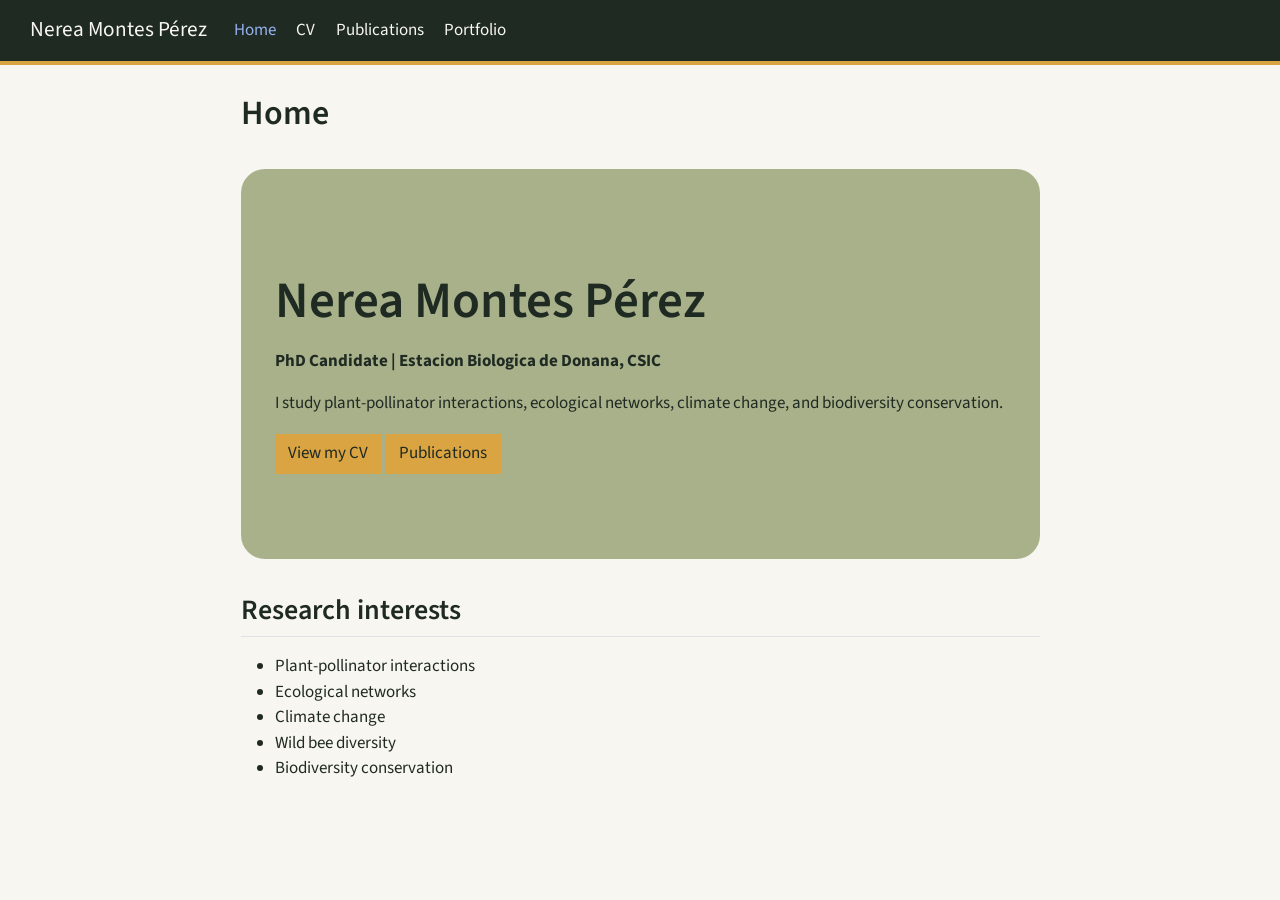
==== docs/index.html @ dee6655f "Initial Quarto website" ====
<!DOCTYPE html>
<html xmlns="http://www.w3.org/1999/xhtml" lang="en" xml:lang="en"><head>

<meta charset="utf-8">
<meta name="generator" content="quarto-1.9.38">

<meta name="viewport" content="width=device-width, initial-scale=1.0, user-scalable=yes">


<title>Home – Nerea Montes Pérez</title>
<style>
/* Default styles provided by pandoc.
** See https://pandoc.org/MANUAL.html#variables-for-html for config info.
*/
code{white-space: pre-wrap;}
span.smallcaps{font-variant: small-caps;}
div.columns{display: flex; gap: min(4vw, 1.5em);}
div.column{flex: auto; overflow-x: auto;}
div.hanging-indent{margin-left: 1.5em; text-indent: -1.5em;}
ul.task-list{list-style: none;}
ul.task-list li input[type="checkbox"] {
  width: 0.8em;
  margin: 0 0.8em 0.2em -1em; /* quarto-specific, see https://github.com/quarto-dev/quarto-cli/issues/4556 */ 
  vertical-align: middle;
}
</style>


<script src="site_libs/quarto-nav/quarto-nav.js"></script>
<script src="site_libs/quarto-nav/headroom.min.js"></script>
<script src="site_libs/clipboard/clipboard.min.js"></script>
<script src="site_libs/quarto-search/autocomplete.umd.js"></script>
<script src="site_libs/quarto-search/fuse.min.js"></script>
<script src="site_libs/quarto-search/quarto-search.js"></script>
<meta name="quarto:offset" content="./">
<script src="site_libs/quarto-html/quarto.js" type="module"></script>
<script src="site_libs/quarto-html/tabsets/tabsets.js" type="module"></script>
<script src="site_libs/quarto-html/popper.min.js"></script>
<script src="site_libs/quarto-html/tippy.umd.min.js"></script>
<script src="site_libs/quarto-html/anchor.min.js"></script>
<link href="site_libs/quarto-html/tippy.css" rel="stylesheet">
<link href="site_libs/quarto-html/quarto-syntax-highlighting-15634bcf2e68342d4ad2dfa704d543f6.css" rel="stylesheet" id="quarto-text-highlighting-styles">
<script src="site_libs/bootstrap/bootstrap.min.js"></script>
<link href="site_libs/bootstrap/bootstrap-icons.css" rel="stylesheet">
<link href="site_libs/bootstrap/bootstrap-603b7dfae961d163b7254285989d8ac4.min.css" rel="stylesheet" append-hash="true" id="quarto-bootstrap" data-mode="light">
<script id="quarto-search-options" type="application/json">{
  "location": "navbar",
  "copy-button": false,
  "collapse-after": 3,
  "panel-placement": "end",
  "type": "overlay",
  "limit": 50,
  "keyboard-shortcut": [
    "f",
    "/",
    "s"
  ],
  "show-item-context": false,
  "language": {
    "search-no-results-text": "No results",
    "search-matching-documents-text": "matching documents",
    "search-copy-link-title": "Copy link to search",
    "search-hide-matches-text": "Hide additional matches",
    "search-more-match-text": "more match in this document",
    "search-more-matches-text": "more matches in this document",
    "search-clear-button-title": "Clear",
    "search-text-placeholder": "",
    "search-detached-cancel-button-title": "Cancel",
    "search-submit-button-title": "Submit",
    "search-label": "Search"
  }
}</script>


<link rel="stylesheet" href="styles.css">
</head>

<body class="nav-fixed fullcontent quarto-light">

<div id="quarto-search-results"></div>
  <header id="quarto-header" class="headroom fixed-top">
    <nav class="navbar navbar-expand-lg " data-bs-theme="dark">
      <div class="navbar-container container-fluid">
      <div class="navbar-brand-container mx-auto">
    <a class="navbar-brand" href="./index.html">
    <span class="navbar-title">Nerea Montes Pérez</span>
    </a>
  </div>
            <div id="quarto-search" class="" title="Search"></div>
          <button class="navbar-toggler" type="button" data-bs-toggle="collapse" data-bs-target="#navbarCollapse" aria-controls="navbarCollapse" role="menu" aria-expanded="false" aria-label="Toggle navigation" onclick="if (window.quartoToggleHeadroom) { window.quartoToggleHeadroom(); }">
  <span class="navbar-toggler-icon"></span>
</button>
          <div class="collapse navbar-collapse" id="navbarCollapse">
            <ul class="navbar-nav navbar-nav-scroll me-auto">
  <li class="nav-item">
    <a class="nav-link active" href="./index.html" aria-current="page"> 
<span class="menu-text">Home</span></a>
  </li>  
  <li class="nav-item">
    <a class="nav-link" href="./cv.html"> 
<span class="menu-text">CV</span></a>
  </li>  
  <li class="nav-item">
    <a class="nav-link" href="./publications.html"> 
<span class="menu-text">Publications</span></a>
  </li>  
  <li class="nav-item">
    <a class="nav-link" href="./portfolio.html"> 
<span class="menu-text">Portfolio</span></a>
  </li>  
</ul>
          </div> <!-- /navcollapse -->
            <div class="quarto-navbar-tools">
</div>
      </div> <!-- /container-fluid -->
    </nav>
</header>
<!-- content -->
<div id="quarto-content" class="quarto-container page-columns page-rows-contents page-layout-article page-navbar">
<!-- sidebar -->
<!-- margin-sidebar -->
    
<!-- main -->
<main class="content" id="quarto-document-content">

<header id="title-block-header" class="quarto-title-block default">
<div class="quarto-title">
<h1 class="title">Home</h1>
</div>



<div class="quarto-title-meta">

    
  
    
  </div>
  


</header>


<section id="nerea-montes-pérez" class="level1 hero">
<h1>Nerea Montes Pérez</h1>
<p><strong>PhD Candidate | Estacion Biologica de Donana, CSIC</strong></p>
<p>I study plant-pollinator interactions, ecological networks, climate change, and biodiversity conservation.</p>
<p><a href="./cv.html" class="btn btn-primary">View my CV</a> <a href="./publications.html" class="btn btn-secondary">Publications</a></p>
</section>
<section id="research-interests" class="level2">
<h2 class="anchored" data-anchor-id="research-interests">Research interests</h2>
<ul>
<li>Plant-pollinator interactions</li>
<li>Ecological networks</li>
<li>Climate change</li>
<li>Wild bee diversity</li>
<li>Biodiversity conservation</li>
</ul>


</section>

</main> <!-- /main -->
<script id="quarto-html-after-body" type="application/javascript">
  window.document.addEventListener("DOMContentLoaded", function (event) {
    const icon = "";
    const anchorJS = new window.AnchorJS();
    anchorJS.options = {
      placement: 'right',
      icon: icon
    };
    anchorJS.add('.anchored');
    const isCodeAnnotation = (el) => {
      for (const clz of el.classList) {
        if (clz.startsWith('code-annotation-')) {                     
          return true;
        }
      }
      return false;
    }
    const onCopySuccess = function(e) {
      // button target
      const button = e.trigger;
      // don't keep focus
      button.blur();
      // flash "checked"
      button.classList.add('code-copy-button-checked');
      var currentTitle = button.getAttribute("title");
      button.setAttribute("title", "Copied!");
      let tooltip;
      if (window.bootstrap) {
        button.setAttribute("data-bs-toggle", "tooltip");
        button.setAttribute("data-bs-placement", "left");
        button.setAttribute("data-bs-title", "Copied!");
        tooltip = new bootstrap.Tooltip(button, 
          { trigger: "manual", 
            customClass: "code-copy-button-tooltip",
            offset: [0, -8]});
        tooltip.show();    
      }
      setTimeout(function() {
        if (tooltip) {
          tooltip.hide();
          button.removeAttribute("data-bs-title");
          button.removeAttribute("data-bs-toggle");
          button.removeAttribute("data-bs-placement");
        }
        button.setAttribute("title", currentTitle);
        button.classList.remove('code-copy-button-checked');
      }, 1000);
      // clear code selection
      e.clearSelection();
    }
    const getTextToCopy = function(trigger) {
      const outerScaffold = trigger.parentElement.cloneNode(true);
      const codeEl = outerScaffold.querySelector('code');
      for (const childEl of codeEl.children) {
        if (isCodeAnnotation(childEl)) {
          childEl.remove();
        }
      }
      return codeEl.innerText;
    }
    const clipboard = new window.ClipboardJS('.code-copy-button:not([data-in-quarto-modal])', {
      text: getTextToCopy
    });
    clipboard.on('success', onCopySuccess);
    if (window.document.getElementById('quarto-embedded-source-code-modal')) {
      const clipboardModal = new window.ClipboardJS('.code-copy-button[data-in-quarto-modal]', {
        text: getTextToCopy,
        container: window.document.getElementById('quarto-embedded-source-code-modal')
      });
      clipboardModal.on('success', onCopySuccess);
    }
      var localhostRegex = new RegExp(/^(?:http|https):\/\/localhost\:?[0-9]*\//);
      var mailtoRegex = new RegExp(/^mailto:/);
        var filterRegex = new RegExp('/' + window.location.host + '/');
      var isInternal = (href) => {
          return filterRegex.test(href) || localhostRegex.test(href) || mailtoRegex.test(href);
      }
      // Inspect non-navigation links and adorn them if external
     var links = window.document.querySelectorAll('a[href]:not(.nav-link):not(.navbar-brand):not(.toc-action):not(.sidebar-link):not(.sidebar-item-toggle):not(.pagination-link):not(.no-external):not([aria-hidden]):not(.dropdown-item):not(.quarto-navigation-tool):not(.about-link)');
      for (var i=0; i<links.length; i++) {
        const link = links[i];
        if (!isInternal(link.href)) {
          // undo the damage that might have been done by quarto-nav.js in the case of
          // links that we want to consider external
          if (link.dataset.originalHref !== undefined) {
            link.href = link.dataset.originalHref;
          }
        }
      }
    function tippyHover(el, contentFn, onTriggerFn, onUntriggerFn) {
      const config = {
        allowHTML: true,
        maxWidth: 500,
        delay: 100,
        arrow: false,
        appendTo: function(el) {
            return el.parentElement;
        },
        interactive: true,
        interactiveBorder: 10,
        theme: 'quarto',
        placement: 'bottom-start',
      };
      if (contentFn) {
        config.content = contentFn;
      }
      if (onTriggerFn) {
        config.onTrigger = onTriggerFn;
      }
      if (onUntriggerFn) {
        config.onUntrigger = onUntriggerFn;
      }
      window.tippy(el, config); 
    }
    const noterefs = window.document.querySelectorAll('a[role="doc-noteref"]');
    for (var i=0; i<noterefs.length; i++) {
      const ref = noterefs[i];
      tippyHover(ref, function() {
        // use id or data attribute instead here
        let href = ref.getAttribute('data-footnote-href') || ref.getAttribute('href');
        try { href = new URL(href).hash; } catch {}
        const id = href.replace(/^#\/?/, "");
        const note = window.document.getElementById(id);
        if (note) {
          return note.innerHTML;
        } else {
          return "";
        }
      });
    }
    const xrefs = window.document.querySelectorAll('a.quarto-xref');
    const processXRef = (id, note) => {
      // Strip column container classes
      const stripColumnClz = (el) => {
        el.classList.remove("page-full", "page-columns");
        if (el.children) {
          for (const child of el.children) {
            stripColumnClz(child);
          }
        }
      }
      stripColumnClz(note)
      if (id === null || id.startsWith('sec-')) {
        // Special case sections, only their first couple elements
        const container = document.createElement("div");
        if (note.children && note.children.length > 2) {
          container.appendChild(note.children[0].cloneNode(true));
          for (let i = 1; i < note.children.length; i++) {
            const child = note.children[i];
            if (child.tagName === "P" && child.innerText === "") {
              continue;
            } else {
              container.appendChild(child.cloneNode(true));
              break;
            }
          }
          if (window.Quarto?.typesetMath) {
            window.Quarto.typesetMath(container);
          }
          return container.innerHTML
        } else {
          if (window.Quarto?.typesetMath) {
            window.Quarto.typesetMath(note);
          }
          return note.innerHTML;
        }
      } else {
        // Remove any anchor links if they are present
        const anchorLink = note.querySelector('a.anchorjs-link');
        if (anchorLink) {
          anchorLink.remove();
        }
        if (window.Quarto?.typesetMath) {
          window.Quarto.typesetMath(note);
        }
        if (note.classList.contains("callout")) {
          return note.outerHTML;
        } else {
          return note.innerHTML;
        }
      }
    }
    for (var i=0; i<xrefs.length; i++) {
      const xref = xrefs[i];
      tippyHover(xref, undefined, function(instance) {
        instance.disable();
        let url = xref.getAttribute('href');
        let hash = undefined; 
        if (url.startsWith('#')) {
          hash = url;
        } else {
          try { hash = new URL(url).hash; } catch {}
        }
        if (hash) {
          const id = hash.replace(/^#\/?/, "");
          const note = window.document.getElementById(id);
          if (note !== null) {
            try {
              const html = processXRef(id, note.cloneNode(true));
              instance.setContent(html);
            } finally {
              instance.enable();
              instance.show();
            }
          } else {
            // See if we can fetch this
            fetch(url.split('#')[0])
            .then(res => res.text())
            .then(html => {
              const parser = new DOMParser();
              const htmlDoc = parser.parseFromString(html, "text/html");
              const note = htmlDoc.getElementById(id);
              if (note !== null) {
                const html = processXRef(id, note);
                instance.setContent(html);
              } 
            }).finally(() => {
              instance.enable();
              instance.show();
            });
          }
        } else {
          // See if we can fetch a full url (with no hash to target)
          // This is a special case and we should probably do some content thinning / targeting
          fetch(url)
          .then(res => res.text())
          .then(html => {
            const parser = new DOMParser();
            const htmlDoc = parser.parseFromString(html, "text/html");
            const note = htmlDoc.querySelector('main.content');
            if (note !== null) {
              // This should only happen for chapter cross references
              // (since there is no id in the URL)
              // remove the first header
              if (note.children.length > 0 && note.children[0].tagName === "HEADER") {
                note.children[0].remove();
              }
              const html = processXRef(null, note);
              instance.setContent(html);
            } 
          }).finally(() => {
            instance.enable();
            instance.show();
          });
        }
      }, function(instance) {
      });
    }
        let selectedAnnoteEl;
        const selectorForAnnotation = ( cell, annotation) => {
          let cellAttr = 'data-code-cell="' + cell + '"';
          let lineAttr = 'data-code-annotation="' +  annotation + '"';
          const selector = 'span[' + cellAttr + '][' + lineAttr + ']';
          return selector;
        }
        const selectCodeLines = (annoteEl) => {
          const doc = window.document;
          const targetCell = annoteEl.getAttribute("data-target-cell");
          const targetAnnotation = annoteEl.getAttribute("data-target-annotation");
          const annoteSpan = window.document.querySelector(selectorForAnnotation(targetCell, targetAnnotation));
          const lines = annoteSpan.getAttribute("data-code-lines").split(",");
          const lineIds = lines.map((line) => {
            return targetCell + "-" + line;
          })
          let top = null;
          let height = null;
          let parent = null;
          if (lineIds.length > 0) {
              //compute the position of the single el (top and bottom and make a div)
              const el = window.document.getElementById(lineIds[0]);
              top = el.offsetTop;
              height = el.offsetHeight;
              parent = el.parentElement.parentElement;
            if (lineIds.length > 1) {
              const lastEl = window.document.getElementById(lineIds[lineIds.length - 1]);
              const bottom = lastEl.offsetTop + lastEl.offsetHeight;
              height = bottom - top;
            }
            if (top !== null && height !== null && parent !== null) {
              // cook up a div (if necessary) and position it 
              let div = window.document.getElementById("code-annotation-line-highlight");
              if (div === null) {
                div = window.document.createElement("div");
                div.setAttribute("id", "code-annotation-line-highlight");
                div.style.position = 'absolute';
                parent.appendChild(div);
              }
              div.style.top = top - 2 + "px";
              div.style.height = height + 4 + "px";
              div.style.left = 0;
              let gutterDiv = window.document.getElementById("code-annotation-line-highlight-gutter");
              if (gutterDiv === null) {
                gutterDiv = window.document.createElement("div");
                gutterDiv.setAttribute("id", "code-annotation-line-highlight-gutter");
                gutterDiv.style.position = 'absolute';
                const codeCell = window.document.getElementById(targetCell);
                const gutter = codeCell.querySelector('.code-annotation-gutter');
                gutter.appendChild(gutterDiv);
              }
              gutterDiv.style.top = top - 2 + "px";
              gutterDiv.style.height = height + 4 + "px";
            }
            selectedAnnoteEl = annoteEl;
          }
        };
        const unselectCodeLines = () => {
          const elementsIds = ["code-annotation-line-highlight", "code-annotation-line-highlight-gutter"];
          elementsIds.forEach((elId) => {
            const div = window.document.getElementById(elId);
            if (div) {
              div.remove();
            }
          });
          selectedAnnoteEl = undefined;
        };
          // Handle positioning of the toggle
      window.addEventListener(
        "resize",
        throttle(() => {
          elRect = undefined;
          if (selectedAnnoteEl) {
            selectCodeLines(selectedAnnoteEl);
          }
        }, 10)
      );
      function throttle(fn, ms) {
      let throttle = false;
      let timer;
        return (...args) => {
          if(!throttle) { // first call gets through
              fn.apply(this, args);
              throttle = true;
          } else { // all the others get throttled
              if(timer) clearTimeout(timer); // cancel #2
              timer = setTimeout(() => {
                fn.apply(this, args);
                timer = throttle = false;
              }, ms);
          }
        };
      }
        // Attach click handler to the DT
        const annoteDls = window.document.querySelectorAll('dt[data-target-cell]');
        for (const annoteDlNode of annoteDls) {
          annoteDlNode.addEventListener('click', (event) => {
            const clickedEl = event.target;
            if (clickedEl !== selectedAnnoteEl) {
              unselectCodeLines();
              const activeEl = window.document.querySelector('dt[data-target-cell].code-annotation-active');
              if (activeEl) {
                activeEl.classList.remove('code-annotation-active');
              }
              selectCodeLines(clickedEl);
              clickedEl.classList.add('code-annotation-active');
            } else {
              // Unselect the line
              unselectCodeLines();
              clickedEl.classList.remove('code-annotation-active');
            }
          });
        }
    const findCites = (el) => {
      const parentEl = el.parentElement;
      if (parentEl) {
        const cites = parentEl.dataset.cites;
        if (cites) {
          return {
            el,
            cites: cites.split(' ')
          };
        } else {
          return findCites(el.parentElement)
        }
      } else {
        return undefined;
      }
    };
    var bibliorefs = window.document.querySelectorAll('a[role="doc-biblioref"]');
    for (var i=0; i<bibliorefs.length; i++) {
      const ref = bibliorefs[i];
      const citeInfo = findCites(ref);
      if (citeInfo) {
        tippyHover(citeInfo.el, function() {
          var popup = window.document.createElement('div');
          citeInfo.cites.forEach(function(cite) {
            var citeDiv = window.document.createElement('div');
            citeDiv.classList.add('hanging-indent');
            citeDiv.classList.add('csl-entry');
            var biblioDiv = window.document.getElementById('ref-' + cite);
            if (biblioDiv) {
              citeDiv.innerHTML = biblioDiv.innerHTML;
            }
            popup.appendChild(citeDiv);
          });
          return popup.innerHTML;
        });
      }
    }
  });
  </script>
</div> <!-- /content -->




</body></html>
---- docs/site_libs/quarto-html/tippy.css ----
.tippy-box[data-animation=fade][data-state=hidden]{opacity:0}[data-tippy-root]{max-width:calc(100vw - 10px)}.tippy-box{position:relative;background-color:#333;color:#fff;border-radius:4px;font-size:14px;line-height:1.4;white-space:normal;outline:0;transition-property:transform,visibility,opacity}.tippy-box[data-placement^=top]>.tippy-arrow{bottom:0}.tippy-box[data-placement^=top]>.tippy-arrow:before{bottom:-7px;left:0;border-width:8px 8px 0;border-top-color:initial;transform-origin:center top}.tippy-box[data-placement^=bottom]>.tippy-arrow{top:0}.tippy-box[data-placement^=bottom]>.tippy-arrow:before{top:-7px;left:0;border-width:0 8px 8px;border-bottom-color:initial;transform-origin:center bottom}.tippy-box[data-placement^=left]>.tippy-arrow{right:0}.tippy-box[data-placement^=left]>.tippy-arrow:before{border-width:8px 0 8px 8px;border-left-color:initial;right:-7px;transform-origin:center left}.tippy-box[data-placement^=right]>.tippy-arrow{left:0}.tippy-box[data-placement^=right]>.tippy-arrow:before{left:-7px;border-width:8px 8px 8px 0;border-right-color:initial;transform-origin:center right}.tippy-box[data-inertia][data-state=visible]{transition-timing-function:cubic-bezier(.54,1.5,.38,1.11)}.tippy-arrow{width:16px;height:16px;color:#333}.tippy-arrow:before{content:"";position:absolute;border-color:transparent;border-style:solid}.tippy-content{position:relative;padding:5px 9px;z-index:1}
---- docs/styles.css ----
:root {
  --olive-light: #A8B18A;
  --mustard: #D9A441;
  --terracotta: #C9773B;
  --cream: #F8F6F0;
  --dark-green: #1F2A22;
}

body {
  background-color: var(--cream);
  color: var(--dark-green);
}

h1, h2, h3 {
  color: var(--dark-green);
}

a {
  color: var(--terracotta);
}

a:hover {
  color: var(--mustard);
}

.navbar {
  border-bottom: 4px solid var(--mustard);
}

.btn-primary, .btn {
  background-color: var(--mustard);
  border-color: var(--mustard);
  color: var(--dark-green);
}

.hero {
  background: var(--olive-light);
  padding: 4rem 2rem;
  border-radius: 24px;
  margin-top: 2rem;
}

.hero h1 {
  font-size: 3rem;
}

.hero img {
  max-width: 280px;
  border-radius: 50%;
  border: 6px solid var(--cream);
}
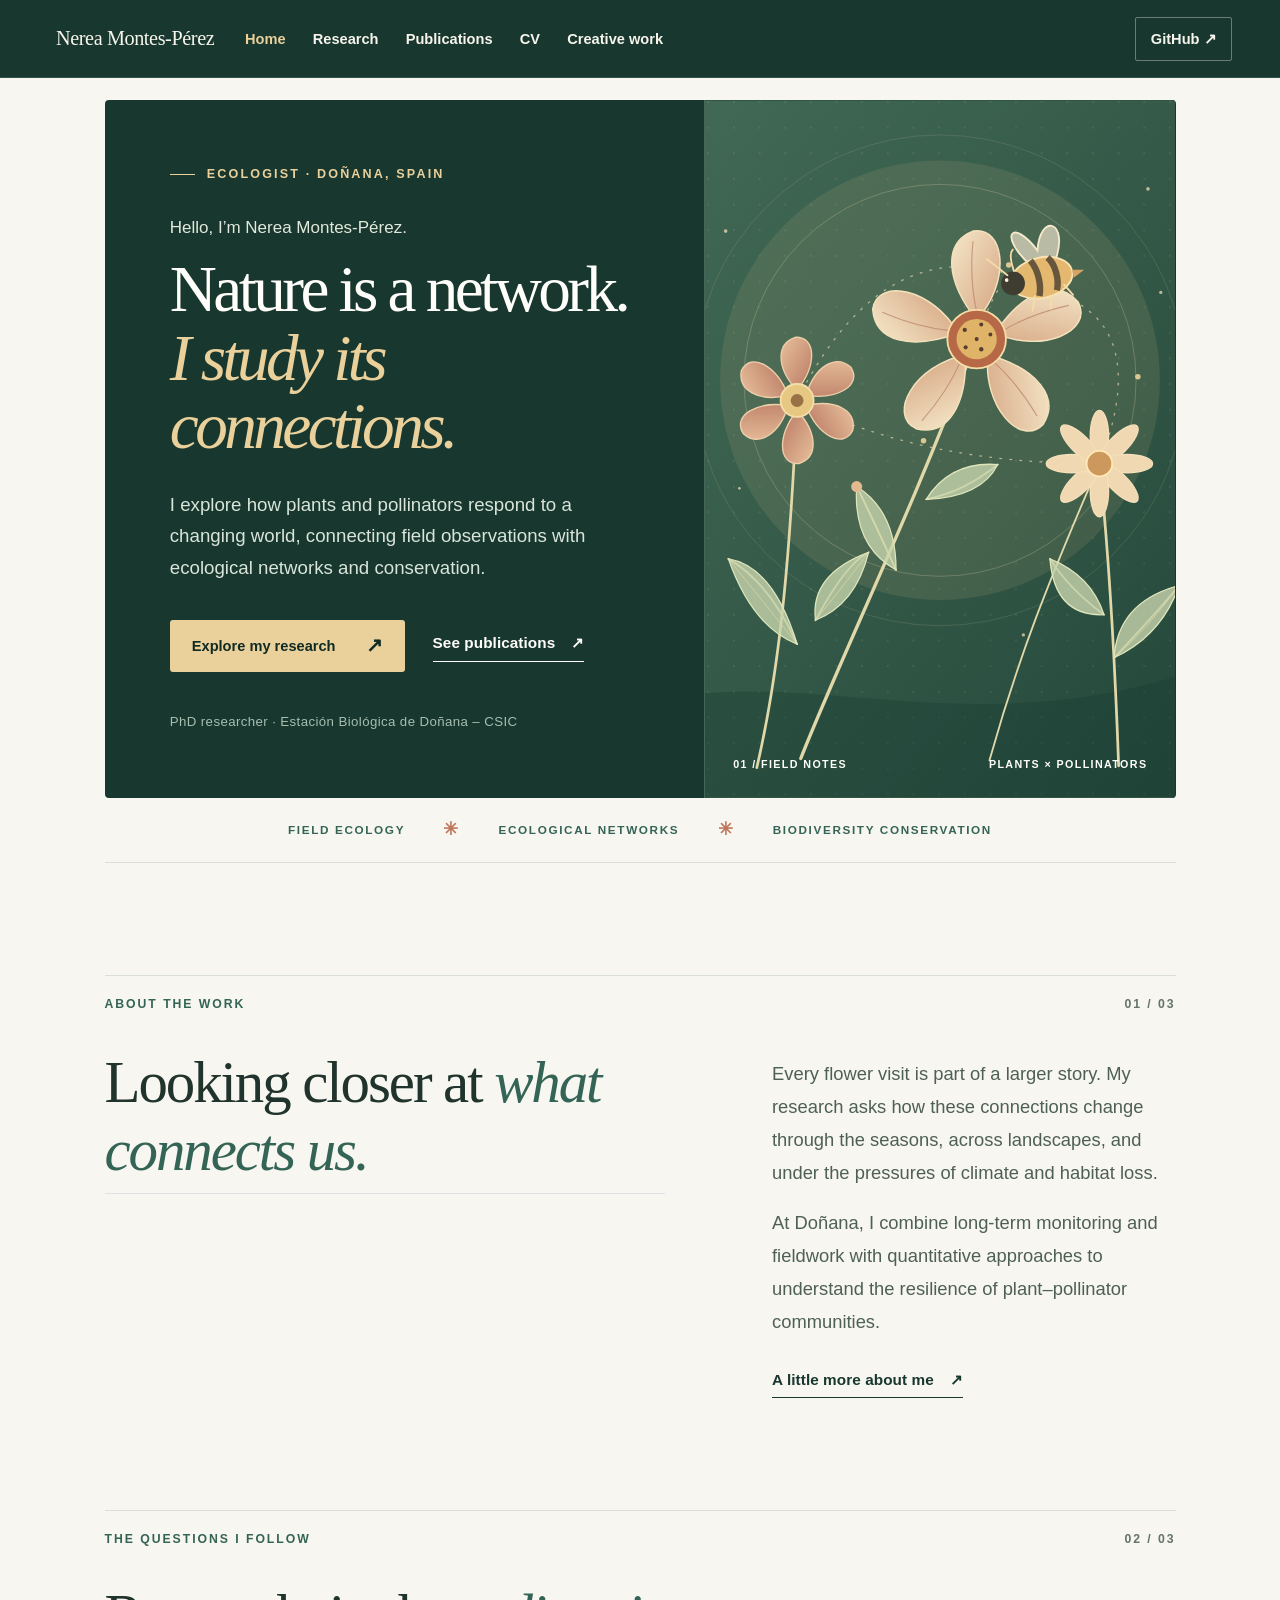
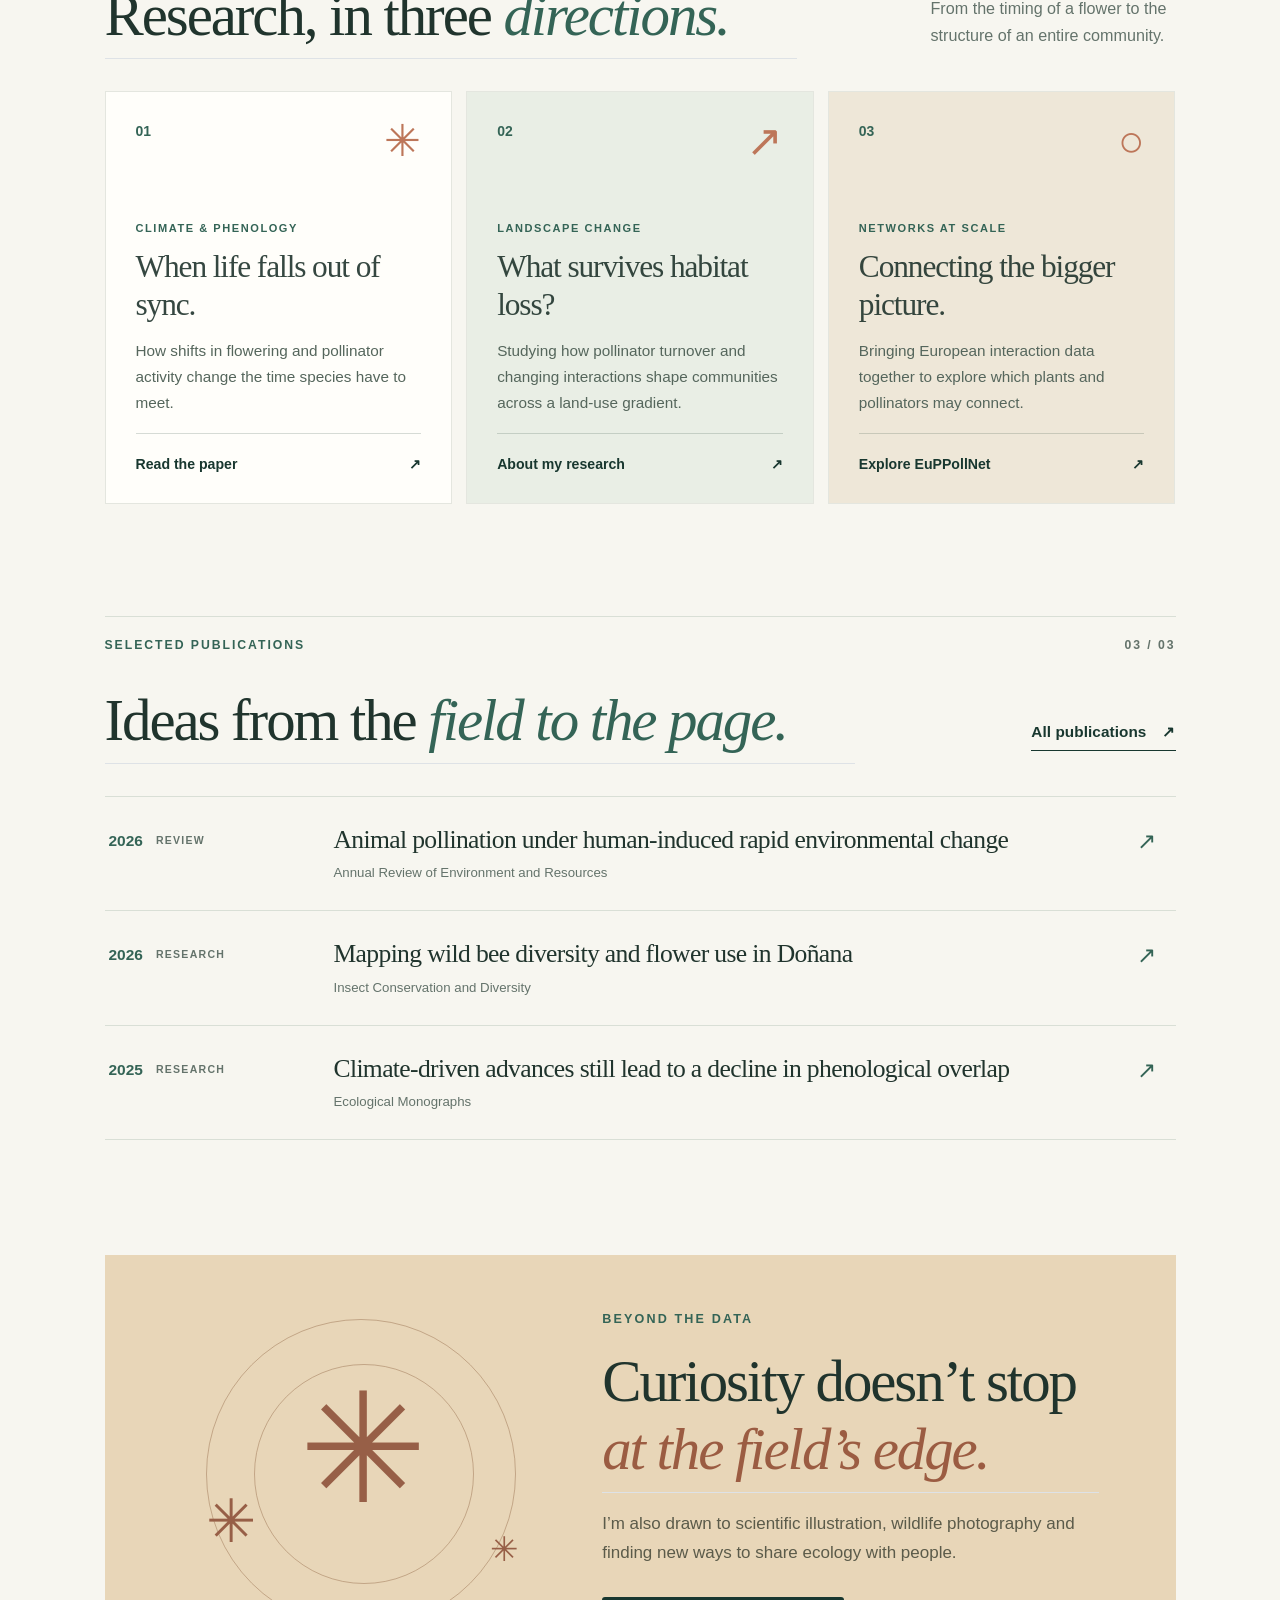
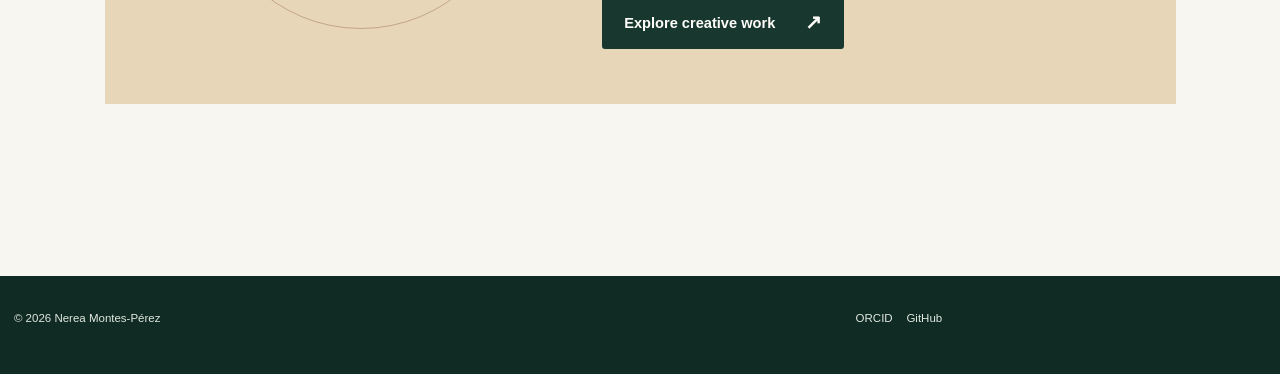
==== commit 0498731d: "Redesign academic website and refresh published pages" ====
--- a/docs/index.html
+++ b/docs/index.html
@@ -2,20 +2,24 @@
 <html xmlns="http://www.w3.org/1999/xhtml" lang="en" xml:lang="en"><head>
 
 <meta charset="utf-8">
-<meta name="generator" content="quarto-1.9.38">
+<meta name="generator" content="quarto-1.11.9">
 
 <meta name="viewport" content="width=device-width, initial-scale=1.0, user-scalable=yes">
 
-
-<title>Home – Nerea Montes Pérez</title>
+<meta name="description" content="I study the changing relationships between plants and pollinators, from Mediterranean field sites to networks across Europe.">
+
+<title>Nerea Montes-Pérez | Ecologist – Nerea Montes-Pérez</title>
 <style>
 /* Default styles provided by pandoc.
 ** See https://pandoc.org/MANUAL.html#variables-for-html for config info.
 */
-code{white-space: pre-wrap;}
 span.smallcaps{font-variant: small-caps;}
-div.columns{display: flex; gap: min(4vw, 1.5em);}
-div.column{flex: auto; overflow-x: auto;}
+div.columns{display: flex; gap: 1.5em;}
+div.column{flex: auto;}
+@media screen {
+div.columns{gap: min(4vw, 1.5em);}
+div.column{overflow-x: auto;}
+}
 div.hanging-indent{margin-left: 1.5em; text-indent: -1.5em;}
 ul.task-list{list-style: none;}
 ul.task-list li input[type="checkbox"] {
@@ -29,33 +33,18 @@
 <script src="site_libs/quarto-nav/quarto-nav.js"></script>
 <script src="site_libs/quarto-nav/headroom.min.js"></script>
 <script src="site_libs/clipboard/clipboard.min.js"></script>
-<script src="site_libs/quarto-search/autocomplete.umd.js"></script>
-<script src="site_libs/quarto-search/fuse.min.js"></script>
-<script src="site_libs/quarto-search/quarto-search.js"></script>
-<meta name="quarto:offset" content="./">
 <script src="site_libs/quarto-html/quarto.js" type="module"></script>
 <script src="site_libs/quarto-html/tabsets/tabsets.js" type="module"></script>
+<script src="site_libs/quarto-html/scrollable-regions/scrollable-regions.js" type="module"></script>
 <script src="site_libs/quarto-html/popper.min.js"></script>
 <script src="site_libs/quarto-html/tippy.umd.min.js"></script>
 <script src="site_libs/quarto-html/anchor.min.js"></script>
 <link href="site_libs/quarto-html/tippy.css" rel="stylesheet">
-<link href="site_libs/quarto-html/quarto-syntax-highlighting-15634bcf2e68342d4ad2dfa704d543f6.css" rel="stylesheet" id="quarto-text-highlighting-styles">
+<link href="site_libs/quarto-html/quarto-syntax-highlighting-63b5708e65d6cd79cd7618c58d0c21e7.css" rel="stylesheet" id="quarto-text-highlighting-styles">
 <script src="site_libs/bootstrap/bootstrap.min.js"></script>
 <link href="site_libs/bootstrap/bootstrap-icons.css" rel="stylesheet">
-<link href="site_libs/bootstrap/bootstrap-603b7dfae961d163b7254285989d8ac4.min.css" rel="stylesheet" append-hash="true" id="quarto-bootstrap" data-mode="light">
+<link href="site_libs/bootstrap/bootstrap-291ceed7318ac195c3c5026c049aa144.min.css" rel="stylesheet" append-hash="true" id="quarto-bootstrap" data-mode="light">
 <script id="quarto-search-options" type="application/json">{
-  "location": "navbar",
-  "copy-button": false,
-  "collapse-after": 3,
-  "panel-placement": "end",
-  "type": "overlay",
-  "limit": 50,
-  "keyboard-shortcut": [
-    "f",
-    "/",
-    "s"
-  ],
-  "show-item-context": false,
   "language": {
     "search-no-results-text": "No results",
     "search-matching-documents-text": "matching documents",
@@ -70,24 +59,28 @@
     "search-label": "Search"
   }
 }</script>
+<style>html{ scroll-behavior: smooth; }</style>
 
 
 <link rel="stylesheet" href="styles.css">
 </head>
 
-<body class="nav-fixed fullcontent quarto-light">
+<body class="nav-fixed quarto-light"><a id="quarto-skip-link" class="visually-hidden-focusable" href="#quarto-document-content">Skip to main content</a>
 
 <div id="quarto-search-results"></div>
   <header id="quarto-header" class="headroom fixed-top">
-    <nav class="navbar navbar-expand-lg " data-bs-theme="dark">
+    <nav class="navbar navbar-expand-lg " data-bs-theme="dark" aria-label="Site">
       <div class="navbar-container container-fluid">
       <div class="navbar-brand-container mx-auto">
+    <a href="./index.html" class="navbar-brand navbar-brand-logo">
+    <img src="./assets/mark.svg" alt="Flower and pollinator symbol" class="navbar-logo light-content">
+    <img src="./assets/mark.svg" alt="Flower and pollinator symbol" class="navbar-logo dark-content">
+    </a>
     <a class="navbar-brand" href="./index.html">
-    <span class="navbar-title">Nerea Montes Pérez</span>
+    <span class="navbar-title">Nerea Montes-Pérez</span>
     </a>
   </div>
-            <div id="quarto-search" class="" title="Search"></div>
-          <button class="navbar-toggler" type="button" data-bs-toggle="collapse" data-bs-target="#navbarCollapse" aria-controls="navbarCollapse" role="menu" aria-expanded="false" aria-label="Toggle navigation" onclick="if (window.quartoToggleHeadroom) { window.quartoToggleHeadroom(); }">
+          <button class="navbar-toggler" type="button" data-bs-toggle="collapse" data-bs-target="#navbarCollapse" aria-controls="navbarCollapse" aria-expanded="false" aria-label="Toggle navigation" onclick="if (window.quartoToggleHeadroom) { window.quartoToggleHeadroom(); }">
   <span class="navbar-toggler-icon"></span>
 </button>
           <div class="collapse navbar-collapse" id="navbarCollapse">
@@ -97,16 +90,26 @@
 <span class="menu-text">Home</span></a>
   </li>  
   <li class="nav-item">
-    <a class="nav-link" href="./cv.html"> 
-<span class="menu-text">CV</span></a>
+    <a class="nav-link" href="./index.html#research"> 
+<span class="menu-text">Research</span></a>
   </li>  
   <li class="nav-item">
     <a class="nav-link" href="./publications.html"> 
 <span class="menu-text">Publications</span></a>
   </li>  
   <li class="nav-item">
+    <a class="nav-link" href="./cv.html"> 
+<span class="menu-text">CV</span></a>
+  </li>  
+  <li class="nav-item">
     <a class="nav-link" href="./portfolio.html"> 
-<span class="menu-text">Portfolio</span></a>
+<span class="menu-text">Creative work</span></a>
+  </li>  
+</ul>
+            <ul class="navbar-nav navbar-nav-scroll ms-auto">
+  <li class="nav-item">
+    <a class="nav-link" href="https://github.com/NerMonPer"> 
+<span class="menu-text">GitHub ↗</span></a>
   </li>  
 </ul>
           </div> <!-- /navcollapse -->
@@ -116,21 +119,26 @@
     </nav>
 </header>
 <!-- content -->
-<div id="quarto-content" class="quarto-container page-columns page-rows-contents page-layout-article page-navbar">
+<div id="quarto-content" class="quarto-container page-columns page-rows-contents page-layout-full page-navbar">
 <!-- sidebar -->
 <!-- margin-sidebar -->
     
 <!-- main -->
-<main class="content" id="quarto-document-content">
+<main class="content column-page" id="quarto-document-content" tabindex="-1">
 
 <header id="title-block-header" class="quarto-title-block default">
 <div class="quarto-title">
-<h1 class="title">Home</h1>
+<h1 class="title">Nerea Montes-Pérez | Ecologist</h1>
 </div>
 
-
-
-<div class="quarto-title-meta">
+<div>
+  <div class="description">
+    I study the changing relationships between plants and pollinators, from Mediterranean field sites to networks across Europe.
+  </div>
+</div>
+
+
+<div class="quarto-title-meta column-page">
 
     
   
@@ -142,24 +150,113 @@
 </header>
 
 
-<section id="nerea-montes-pérez" class="level1 hero">
-<h1>Nerea Montes Pérez</h1>
-<p><strong>PhD Candidate | Estacion Biologica de Donana, CSIC</strong></p>
-<p>I study plant-pollinator interactions, ecological networks, climate change, and biodiversity conservation.</p>
-<p><a href="./cv.html" class="btn btn-primary">View my CV</a> <a href="./publications.html" class="btn btn-secondary">Publications</a></p>
+<div class="site-shell home-page">
+
+<section class="hero" aria-labelledby="hero-title">
+  <div class="hero-copy">
+    <p class="eyebrow eyebrow-light"><span class="eyebrow-line"></span> ECOLOGIST · DOÑANA, SPAIN</p>
+    <p class="hero-name">Hello, I’m Nerea Montes-Pérez.</p>
+    <h1 id="hero-title">Nature is a network.<br><em>I study its connections.</em></h1>
+    <p class="hero-description">I explore how plants and pollinators respond to a changing world, connecting field observations with ecological networks and conservation.</p>
+    <div class="hero-actions">
+      <a class="button button-cream" href="#research">Explore my research <span aria-hidden="true">↗</span></a>
+      <a class="text-link text-link-light" href="publications.html">See publications <span aria-hidden="true">↗</span></a>
+    </div>
+    <p class="hero-affiliation">PhD researcher · Estación Biológica de Doñana – CSIC</p>
+  </div>
+  <div class="hero-visual">
+    <img src="assets/botanical-network.svg" alt="Decorative illustration of flowers, a bee and the connections between them">
+    <div class="visual-caption"><span>01 / FIELD NOTES</span><span>PLANTS × POLLINATORS</span></div>
+  </div>
 </section>
-<section id="research-interests" class="level2">
-<h2 class="anchored" data-anchor-id="research-interests">Research interests</h2>
-<ul>
-<li>Plant-pollinator interactions</li>
-<li>Ecological networks</li>
-<li>Climate change</li>
-<li>Wild bee diversity</li>
-<li>Biodiversity conservation</li>
-</ul>
-
-
+
+<div class="context-strip" aria-label="Research themes">
+  <span>FIELD ECOLOGY</span><span class="strip-star" aria-hidden="true">✳</span>
+  <span>ECOLOGICAL NETWORKS</span><span class="strip-star" aria-hidden="true">✳</span>
+  <span>BIODIVERSITY CONSERVATION</span>
+</div>
+
+<section class="intro-section section-space" aria-labelledby="intro-title">
+  <div class="section-kicker"><span>ABOUT THE WORK</span><span>01 / 03</span></div>
+  <div class="intro-grid">
+    <h2 id="intro-title" class="anchored">Looking closer at <em>what connects us.</em></h2>
+    <div class="intro-copy">
+      <p>Every flower visit is part of a larger story. My research asks how these connections change through the seasons, across landscapes, and under the pressures of climate and habitat loss.</p>
+      <p>At Doñana, I combine long-term monitoring and fieldwork with quantitative approaches to understand the resilience of plant–pollinator communities.</p>
+      <a class="text-link" href="cv.html">A little more about me <span aria-hidden="true">↗</span></a>
+    </div>
+  </div>
 </section>
+
+<section id="research" class="research-section section-space" aria-labelledby="research-title">
+  <div class="section-kicker"><span>THE QUESTIONS I FOLLOW</span><span>02 / 03</span></div>
+  <div class="section-heading-row">
+    <h2 id="research-title" class="anchored">Research, in three <em>directions.</em></h2>
+    <p>From the timing of a flower to the structure of an entire community.</p>
+  </div>
+  <div class="research-grid">
+    <article class="research-card">
+      <div class="card-top"><span class="card-number">01</span><span class="card-symbol" aria-hidden="true">✳</span></div>
+      <p class="card-label">CLIMATE &amp; PHENOLOGY</p>
+      <h3 class="anchored">When life falls out of sync.</h3>
+      <p>How shifts in flowering and pollinator activity change the time species have to meet.</p>
+      <a href="https://doi.org/10.1002/ecm.70046" aria-label="Read the phenology paper">Read the paper <span aria-hidden="true">↗</span></a>
+    </article>
+    <article class="research-card">
+      <div class="card-top"><span class="card-number">02</span><span class="card-symbol" aria-hidden="true">↗</span></div>
+      <p class="card-label">LANDSCAPE CHANGE</p>
+      <h3 class="anchored">What survives habitat loss?</h3>
+      <p>Studying how pollinator turnover and changing interactions shape communities across a land-use gradient.</p>
+      <a href="cv.html" aria-label="Read about my research experience">About my research <span aria-hidden="true">↗</span></a>
+    </article>
+    <article class="research-card">
+      <div class="card-top"><span class="card-number">03</span><span class="card-symbol" aria-hidden="true">○</span></div>
+      <p class="card-label">NETWORKS AT SCALE</p>
+      <h3 class="anchored">Connecting the bigger picture.</h3>
+      <p>Bringing European interaction data together to explore which plants and pollinators may connect.</p>
+      <a href="https://doi.org/10.1111/geb.70000" aria-label="Read about the EuPPollNet database">Explore EuPPollNet <span aria-hidden="true">↗</span></a>
+    </article>
+  </div>
+</section>
+
+<section class="featured-section section-space" aria-labelledby="featured-title">
+  <div class="section-kicker"><span>SELECTED PUBLICATIONS</span><span>03 / 03</span></div>
+  <div class="section-heading-row">
+    <h2 id="featured-title" class="anchored">Ideas from the <em>field to the page.</em></h2>
+    <a class="text-link" href="publications.html">All publications <span aria-hidden="true">↗</span></a>
+  </div>
+  <div class="featured-list">
+    <a class="featured-item" href="https://doi.org/10.1146/annurev-environ-121224-092446">
+      <span class="featured-year">2026 <span>REVIEW</span></span>
+      <span class="featured-title">Animal pollination under human-induced rapid environmental change <small>Annual Review of Environment and Resources</small></span>
+      <span class="featured-arrow" aria-hidden="true">↗</span>
+    </a>
+    <a class="featured-item" href="https://doi.org/10.1111/icad.70121">
+      <span class="featured-year">2026 <span>RESEARCH</span></span>
+      <span class="featured-title">Mapping wild bee diversity and flower use in Doñana <small>Insect Conservation and Diversity</small></span>
+      <span class="featured-arrow" aria-hidden="true">↗</span>
+    </a>
+    <a class="featured-item" href="https://doi.org/10.1002/ecm.70046">
+      <span class="featured-year">2025 <span>RESEARCH</span></span>
+      <span class="featured-title">Climate-driven advances still lead to a decline in phenological overlap <small>Ecological Monographs</small></span>
+      <span class="featured-arrow" aria-hidden="true">↗</span>
+    </a>
+  </div>
+</section>
+
+<section class="closing-section" aria-labelledby="closing-title">
+  <div class="closing-art" aria-hidden="true"><span>✳</span><span>✳</span><span>✳</span></div>
+  <div class="closing-copy">
+    <p class="eyebrow">BEYOND THE DATA</p>
+    <h2 id="closing-title" class="anchored">Curiosity doesn’t stop <em>at the field’s edge.</em></h2>
+    <p>I’m also drawn to scientific illustration, wildlife photography and finding new ways to share ecology with people.</p>
+    <a class="button button-dark" href="portfolio.html">Explore creative work <span aria-hidden="true">↗</span></a>
+  </div>
+</section>
+
+</div>
+
+
 
 </main> <!-- /main -->
 <script id="quarto-html-after-body" type="application/javascript">
@@ -235,12 +332,31 @@
     }
       var localhostRegex = new RegExp(/^(?:http|https):\/\/localhost\:?[0-9]*\//);
       var mailtoRegex = new RegExp(/^mailto:/);
-        var filterRegex = new RegExp('/' + window.location.host + '/');
+        var filterRegex = new RegExp("https:\/\/nermonper\.github\.io\/");
+      const newWindowLabel = "(opens in a new tab)";
+      const newWindowNoteId = "quarto-ext-newwindow-label";
+      // Links reference one hidden label through aria-describedby, so the
+      // announcement never changes their accessible name.
+      var describeNewWindow = (link) => {
+        if (!window.document.getElementById(newWindowNoteId)) {
+          var newWindowNote = window.document.createElement("span");
+          newWindowNote.id = newWindowNoteId;
+          newWindowNote.hidden = true;
+          newWindowNote.textContent = newWindowLabel;
+          window.document.body.appendChild(newWindowNote);
+        }
+        var describedBy = (link.getAttribute("aria-describedby") || "").split(/\s+/).filter(Boolean);
+        if (!describedBy.includes(newWindowNoteId)) {
+          describedBy.push(newWindowNoteId);
+          link.setAttribute("aria-describedby", describedBy.join(" "));
+        }
+      }
       var isInternal = (href) => {
           return filterRegex.test(href) || localhostRegex.test(href) || mailtoRegex.test(href);
       }
       // Inspect non-navigation links and adorn them if external
-     var links = window.document.querySelectorAll('a[href]:not(.nav-link):not(.navbar-brand):not(.toc-action):not(.sidebar-link):not(.sidebar-item-toggle):not(.pagination-link):not(.no-external):not([aria-hidden]):not(.dropdown-item):not(.quarto-navigation-tool):not(.about-link)');
+      window.quartoDecorateExternalLinks = function (root) {
+     var links = (root || window.document).querySelectorAll('a[href]:not(.nav-link):not(.navbar-brand):not(.toc-action):not(.sidebar-link):not(.sidebar-item-toggle):not(.pagination-link):not(.no-external):not([aria-hidden]):not(.dropdown-item):not(.quarto-navigation-tool):not(.about-link)');
       for (var i=0; i<links.length; i++) {
         const link = links[i];
         if (!isInternal(link.href)) {
@@ -249,8 +365,75 @@
           if (link.dataset.originalHref !== undefined) {
             link.href = link.dataset.originalHref;
           }
-        }
-      }
+            // target, if specified
+            link.setAttribute("target", "_blank");
+            if (link.getAttribute("rel") === null) {
+              link.setAttribute("rel", "noopener");
+            }
+            describeNewWindow(link);
+          if (!link.classList.contains('no-external-icon')) {
+          }
+        }
+      }
+      };
+      window.quartoDecorateExternalLinks(window.document);
+    // Esc closes the popup (WCAG 1.4.13) and focus leaving both trigger and
+    // popup closes it (WCAG 2.4.11); tippy handles neither for interactive popups.
+    const hideOnEscAndFocusOut = {
+      name: 'hideOnEscAndFocusOut',
+      defaultValue: true,
+      fn(instance) {
+        const dismiss = () => {
+          // A show scheduled by the trigger delay would otherwise reopen it
+          instance.clearDelayTimeouts();
+          instance.hide();
+        };
+        const onKeyDown = (event) => {
+          if (event.key !== 'Escape') {
+            return;
+          }
+          // Keep Esc from also reaching page handlers (e.g. reveal.js overview),
+          // except an open reveal.js slide menu, which Esc should close too.
+          // The menu handles keys only when its keyboard option is on.
+          const menuHandlesEsc = window.Reveal?.getPlugin?.('menu')?.isOpen() &&
+            window.Reveal.getConfig().menu?.keyboard !== false;
+          if (!menuHandlesEsc) {
+            event.stopPropagation();
+          }
+          if (instance.popper.contains(window.document.activeElement)) {
+            // Disabled while refocusing so the focus trigger does not reopen it
+            instance.disable();
+            instance.reference.focus();
+            instance.enable();
+          }
+          dismiss();
+        };
+        const onFocusOut = (event) => {
+          const target = event.relatedTarget;
+          if (target && !instance.reference.contains(target) &&
+              !instance.popper.contains(target)) {
+            dismiss();
+          }
+        };
+        // On the trigger too: a click trigger (code-annotations: select) has no
+        // blur handling. Attached for the instance's lifetime so leaving the
+        // trigger also cancels a show still pending on the trigger delay.
+        instance.reference.addEventListener('focusout', onFocusOut);
+        return {
+          onShow() {
+            window.document.addEventListener('keydown', onKeyDown, true);
+            instance.popper.addEventListener('focusout', onFocusOut);
+          },
+          onHide() {
+            window.document.removeEventListener('keydown', onKeyDown, true);
+            instance.popper.removeEventListener('focusout', onFocusOut);
+          },
+          onDestroy() {
+            instance.reference.removeEventListener('focusout', onFocusOut);
+          },
+        };
+      },
+    };
     function tippyHover(el, contentFn, onTriggerFn, onUntriggerFn) {
       const config = {
         allowHTML: true,
@@ -264,6 +447,7 @@
         interactiveBorder: 10,
         theme: 'quarto',
         placement: 'bottom-start',
+        plugins: [hideOnEscAndFocusOut],
       };
       if (contentFn) {
         config.content = contentFn;
@@ -426,44 +610,54 @@
           const lineIds = lines.map((line) => {
             return targetCell + "-" + line;
           })
-          let top = null;
-          let height = null;
-          let parent = null;
+          // Each band is positioned against its own containing block, which is
+          // not the offsetParent of the lines, so place it from client rects.
+          const placeBand = (band, firstEl, lastEl, codeBlock) => {
+            const container = band.offsetParent;
+            if (container === null) {
+              return;
+            }
+            const containerRect = container.getBoundingClientRect();
+            // Reveal.js scales slides with a transform, so convert client
+            // pixels back to the CSS pixels of the container.
+            const scale = containerRect.height / container.offsetHeight || 1;
+            const firstRect = firstEl.getBoundingClientRect();
+            const lastRect = lastEl.getBoundingClientRect();
+            const top = (firstRect.top - containerRect.top) / scale - container.clientTop + container.scrollTop;
+            const height = (lastRect.bottom - firstRect.top) / scale;
+            band.style.top = top - 2 + "px";
+            band.style.height = height + 4 + "px";
+            if (codeBlock) {
+              // Without the copy button wrapper, the containing block is wider
+              // than the code block, so span the code block explicitly.
+              const blockRect = codeBlock.getBoundingClientRect();
+              band.style.left = (blockRect.left - containerRect.left) / scale - container.clientLeft + container.scrollLeft + "px";
+              band.style.width = blockRect.width / scale + "px";
+            }
+          };
           if (lineIds.length > 0) {
-              //compute the position of the single el (top and bottom and make a div)
-              const el = window.document.getElementById(lineIds[0]);
-              top = el.offsetTop;
-              height = el.offsetHeight;
-              parent = el.parentElement.parentElement;
-            if (lineIds.length > 1) {
-              const lastEl = window.document.getElementById(lineIds[lineIds.length - 1]);
-              const bottom = lastEl.offsetTop + lastEl.offsetHeight;
-              height = bottom - top;
-            }
-            if (top !== null && height !== null && parent !== null) {
-              // cook up a div (if necessary) and position it 
-              let div = window.document.getElementById("code-annotation-line-highlight");
-              if (div === null) {
-                div = window.document.createElement("div");
-                div.setAttribute("id", "code-annotation-line-highlight");
-                div.style.position = 'absolute';
-                parent.appendChild(div);
-              }
-              div.style.top = top - 2 + "px";
-              div.style.height = height + 4 + "px";
-              div.style.left = 0;
-              let gutterDiv = window.document.getElementById("code-annotation-line-highlight-gutter");
-              if (gutterDiv === null) {
-                gutterDiv = window.document.createElement("div");
-                gutterDiv.setAttribute("id", "code-annotation-line-highlight-gutter");
-                gutterDiv.style.position = 'absolute';
-                const codeCell = window.document.getElementById(targetCell);
-                const gutter = codeCell.querySelector('.code-annotation-gutter');
-                gutter.appendChild(gutterDiv);
-              }
-              gutterDiv.style.top = top - 2 + "px";
-              gutterDiv.style.height = height + 4 + "px";
-            }
+            const el = window.document.getElementById(lineIds[0]);
+            const lastEl = window.document.getElementById(lineIds[lineIds.length - 1]);
+            const parent = el.parentElement.parentElement;
+            // cook up a div (if necessary) and position it
+            let div = window.document.getElementById("code-annotation-line-highlight");
+            if (div === null) {
+              div = window.document.createElement("div");
+              div.setAttribute("id", "code-annotation-line-highlight");
+              div.style.position = 'absolute';
+              parent.appendChild(div);
+            }
+            placeBand(div, el, lastEl, parent.closest("div.sourceCode") || parent);
+            let gutterDiv = window.document.getElementById("code-annotation-line-highlight-gutter");
+            if (gutterDiv === null) {
+              gutterDiv = window.document.createElement("div");
+              gutterDiv.setAttribute("id", "code-annotation-line-highlight-gutter");
+              gutterDiv.style.position = 'absolute';
+              const codeCell = window.document.getElementById(targetCell);
+              const gutter = codeCell.querySelector('.code-annotation-gutter');
+              gutter.appendChild(gutterDiv);
+            }
+            placeBand(gutterDiv, el, lastEl);
             selectedAnnoteEl = annoteEl;
           }
         };
@@ -562,9 +756,37 @@
     }
   });
   </script>
+  <script type="application/javascript">
+  window.quartoScrollableRegionsLabels = {"code":"Scrollable code","output":"Scrollable output"};
+  </script>
 </div> <!-- /content -->
-
-
-
-
+<footer class="footer">
+  <div class="nav-footer">
+    <div class="nav-footer-left">
+<p>© 2026 Nerea Montes-Pérez</p>
+</div>   
+    <div class="nav-footer-center">
+      &nbsp;
+    </div>
+    <div class="nav-footer-right">
+      <ul class="footer-items list-unstyled">
+    <li class="nav-item">
+    <a class="nav-link" href="https://orcid.org/0000-0003-3014-1544">
+<p>ORCID</p>
+</a>
+  </li>  
+    <li class="nav-item">
+    <a class="nav-link" href="https://github.com/NerMonPer">
+<p>GitHub</p>
+</a>
+  </li>  
+</ul>
+    </div>
+  </div>
+</footer>
+
+
+
+
+<script src="site_libs/quarto-html/zenscroll-min.js"></script>
 </body></html>
--- a/docs/site_libs/quarto-html/quarto-syntax-highlighting-63b5708e65d6cd79cd7618c58d0c21e7.css
+++ b/docs/site_libs/quarto-html/quarto-syntax-highlighting-63b5708e65d6cd79cd7618c58d0c21e7.css
@@ -0,0 +1,236 @@
+/* quarto syntax highlight colors */
+:root {
+  --quarto-hl-ot-color: #003B4F;
+  --quarto-hl-at-color: #657422;
+  --quarto-hl-ss-color: #20794D;
+  --quarto-hl-an-color: #5E5E5E;
+  --quarto-hl-fu-color: #4758AB;
+  --quarto-hl-st-color: #20794D;
+  --quarto-hl-cf-color: #003B4F;
+  --quarto-hl-op-color: #5E5E5E;
+  --quarto-hl-er-color: #AD0000;
+  --quarto-hl-bn-color: #AD0000;
+  --quarto-hl-al-color: #AD0000;
+  --quarto-hl-va-color: #111111;
+  --quarto-hl-bu-color: inherit;
+  --quarto-hl-ex-color: inherit;
+  --quarto-hl-pp-color: #AD0000;
+  --quarto-hl-in-color: #5E5E5E;
+  --quarto-hl-vs-color: #20794D;
+  --quarto-hl-wa-color: #5E5E5E;
+  --quarto-hl-do-color: #5E5E5E;
+  --quarto-hl-im-color: #00769E;
+  --quarto-hl-ch-color: #20794D;
+  --quarto-hl-dt-color: #AD0000;
+  --quarto-hl-fl-color: #AD0000;
+  --quarto-hl-co-color: #5E5E5E;
+  --quarto-hl-cv-color: #5E5E5E;
+  --quarto-hl-cn-color: #8f5902;
+  --quarto-hl-sc-color: #5E5E5E;
+  --quarto-hl-dv-color: #AD0000;
+  --quarto-hl-kw-color: #003B4F;
+}
+
+/* other quarto variables */
+:root {
+  --quarto-font-monospace: SFMono-Regular, Menlo, Monaco, Consolas, "Liberation Mono", "Courier New", monospace;
+}
+
+/* syntax highlight based on Pandoc's rules */
+pre > code.sourceCode > span {
+  color: #003B4F;
+}
+
+code.sourceCode > span {
+  color: #003B4F;
+}
+
+div.sourceCode,
+div.sourceCode pre.sourceCode {
+  color: #003B4F;
+}
+
+/* Normal */
+code span {
+  color: #003B4F;
+}
+
+/* Alert */
+code span.al {
+  color: #AD0000;
+  font-style: inherit;
+}
+
+/* Annotation */
+code span.an {
+  color: #5E5E5E;
+  font-style: inherit;
+}
+
+/* Attribute */
+code span.at {
+  color: #657422;
+  font-style: inherit;
+}
+
+/* BaseN */
+code span.bn {
+  color: #AD0000;
+  font-style: inherit;
+}
+
+/* BuiltIn */
+code span.bu {
+  font-style: inherit;
+}
+
+/* ControlFlow */
+code span.cf {
+  color: #003B4F;
+  font-weight: bold;
+  font-style: inherit;
+}
+
+/* Char */
+code span.ch {
+  color: #20794D;
+  font-style: inherit;
+}
+
+/* Constant */
+code span.cn {
+  color: #8f5902;
+  font-style: inherit;
+}
+
+/* Comment */
+code span.co {
+  color: #5E5E5E;
+  font-style: inherit;
+}
+
+/* CommentVar */
+code span.cv {
+  color: #5E5E5E;
+  font-style: italic;
+}
+
+/* Documentation */
+code span.do {
+  color: #5E5E5E;
+  font-style: italic;
+}
+
+/* DataType */
+code span.dt {
+  color: #AD0000;
+  font-style: inherit;
+}
+
+/* DecVal */
+code span.dv {
+  color: #AD0000;
+  font-style: inherit;
+}
+
+/* Error */
+code span.er {
+  color: #AD0000;
+  font-style: inherit;
+}
+
+/* Extension */
+code span.ex {
+  font-style: inherit;
+}
+
+/* Float */
+code span.fl {
+  color: #AD0000;
+  font-style: inherit;
+}
+
+/* Function */
+code span.fu {
+  color: #4758AB;
+  font-style: inherit;
+}
+
+/* Import */
+code span.im {
+  color: #00769E;
+  font-style: inherit;
+}
+
+/* Information */
+code span.in {
+  color: #5E5E5E;
+  font-style: inherit;
+}
+
+/* Keyword */
+code span.kw {
+  color: #003B4F;
+  font-weight: bold;
+  font-style: inherit;
+}
+
+/* Operator */
+code span.op {
+  color: #5E5E5E;
+  font-style: inherit;
+}
+
+/* Other */
+code span.ot {
+  color: #003B4F;
+  font-style: inherit;
+}
+
+/* Preprocessor */
+code span.pp {
+  color: #AD0000;
+  font-style: inherit;
+}
+
+/* SpecialChar */
+code span.sc {
+  color: #5E5E5E;
+  font-style: inherit;
+}
+
+/* SpecialString */
+code span.ss {
+  color: #20794D;
+  font-style: inherit;
+}
+
+/* String */
+code span.st {
+  color: #20794D;
+  font-style: inherit;
+}
+
+/* Variable */
+code span.va {
+  color: #111111;
+  font-style: inherit;
+}
+
+/* VerbatimString */
+code span.vs {
+  color: #20794D;
+  font-style: inherit;
+}
+
+/* Warning */
+code span.wa {
+  color: #5E5E5E;
+  font-style: italic;
+}
+
+.prevent-inlining {
+  content: "</";
+}
+
+/*# sourceMappingURL=054cc16b9e9817627be6994582d2ffb5.css.map */
--- a/docs/styles.css
+++ b/docs/styles.css
@@ -1,51 +1,463 @@
+/* Editorial palette inspired by Mediterranean field notes */
 :root {
-  --olive-light: #A8B18A;
-  --mustard: #D9A441;
-  --terracotta: #C9773B;
-  --cream: #F8F6F0;
-  --dark-green: #1F2A22;
-}
-
+  --forest: #18372f;
+  --forest-deep: #102a24;
+  --green: #346456;
+  --sage: #dce8dc;
+  --paper: #f7f6f0;
+  --white: #fffefa;
+  --ink: #20342d;
+  --muted: #64736b;
+  --gold: #ead09a;
+  --clay: #bd7659;
+  --line: #d9dfd6;
+}
+
+html { scroll-behavior: smooth; scroll-padding-top: 6.5rem; }
 body {
-  background-color: var(--cream);
-  color: var(--dark-green);
-}
-
+  background: var(--paper);
+  color: var(--ink);
+  font-family: "Avenir Next", Avenir, "Segoe UI", Helvetica, Arial, sans-serif;
+  font-size: 16px;
+  line-height: 1.65;
+}
+h1, h2, h3, p { margin-top: 0; }
 h1, h2, h3 {
-  color: var(--dark-green);
-}
-
-a {
-  color: var(--terracotta);
-}
-
-a:hover {
-  color: var(--mustard);
-}
-
+  color: inherit;
+  font-family: Georgia, "Times New Roman", serif;
+  font-weight: 400;
+  letter-spacing: -.035em;
+}
+h1 em, h2 em { font-weight: 400; }
+a { color: var(--green); text-decoration-thickness: 1px; text-underline-offset: .22em; }
+a:hover { color: var(--clay); }
+a:focus-visible, button:focus-visible { outline: 3px solid #db9f54; outline-offset: 4px; }
+::selection { background: var(--gold); color: var(--forest-deep); }
+
+#title-block-header { display: none; }
+#quarto-content { overflow: clip; }
+main.content { padding: 0 !important; margin: 0 !important; min-width: 0; }
+.site-shell { width: min(100% - 64px, 1320px); margin: 0 auto; }
+.section-space { padding-top: 112px; }
+.eyebrow, .section-kicker, .card-label, .card-number, .visual-caption,
+.featured-year, .pub-meta, .pub-year > span, .timeline-date,
+.creative-num, .context-strip, .art-note {
+  font-family: "Avenir Next", Avenir, "Segoe UI", Helvetica, Arial, sans-serif;
+}
+.eyebrow {
+  color: var(--green);
+  font-size: .74rem;
+  font-weight: 800;
+  letter-spacing: .17em;
+  line-height: 1.5;
+  text-transform: uppercase;
+}
+.eyebrow-light { color: var(--gold); display: flex; align-items: center; gap: 12px; }
+.eyebrow-line { width: 25px; height: 1px; background: currentColor; }
+.section-kicker {
+  display: flex;
+  justify-content: space-between;
+  gap: 20px;
+  border-top: 1px solid var(--line);
+  padding-top: 18px;
+  color: var(--green);
+  font-size: .72rem;
+  font-weight: 800;
+  letter-spacing: .16em;
+}
+.section-kicker span:last-child { color: var(--muted); }
+.text-link {
+  display: inline-flex;
+  align-items: center;
+  gap: 16px;
+  padding-bottom: 5px;
+  border-bottom: 1px solid currentColor;
+  color: var(--forest);
+  font-size: .9rem;
+  font-weight: 750;
+  letter-spacing: .005em;
+  text-decoration: none;
+  white-space: nowrap;
+}
+.text-link span, .button span { transition: transform .22s ease; }
+.text-link:hover span, .button:hover span { transform: translate(3px, -3px); }
+.text-link:hover { color: var(--clay); }
+.text-link-light { color: var(--white); }
+.text-link-light:hover { color: var(--gold); }
+.button {
+  display: inline-flex;
+  justify-content: space-between;
+  align-items: center;
+  gap: 30px;
+  min-height: 52px;
+  padding: 13px 21px;
+  border: 1px solid transparent;
+  border-radius: 3px;
+  font-size: .86rem;
+  font-weight: 750;
+  text-decoration: none;
+  transition: background .22s ease, color .22s ease, border-color .22s ease, transform .22s ease;
+}
+.button:hover { text-decoration: none; transform: translateY(-2px); }
+.button span { font-size: 1.16rem; line-height: 1; }
+.button-cream { background: var(--gold); color: var(--forest-deep); }
+.button-cream:hover { background: var(--white); color: var(--forest-deep); }
+.button-dark { background: var(--forest); color: var(--white); }
+.button-dark:hover { background: #2e5446; color: var(--white); }
+
+/* Quarto navigation */
 .navbar {
-  border-bottom: 4px solid var(--mustard);
-}
-
-.btn-primary, .btn {
-  background-color: var(--mustard);
-  border-color: var(--mustard);
-  color: var(--dark-green);
-}
-
+  min-height: 78px;
+  border-bottom: 1px solid rgba(255,255,255,.13);
+  box-shadow: none;
+}
+.navbar > .navbar-container {
+  max-width: 1384px;
+  margin: 0 auto;
+  padding: 0 32px;
+}
+.navbar-brand { display: inline-flex; align-items: center; gap: 9px; }
+.navbar-brand-logo img { max-height: 32px; }
+.navbar-title { font-family: Georgia, "Times New Roman", serif; font-size: 1.19rem; letter-spacing: -.02em; }
+.navbar .nav-link { font-size: .86rem; font-weight: 600; padding: .55rem .8rem !important; }
+.navbar .nav-link:hover, .navbar .nav-link.active { color: var(--gold) !important; }
+.navbar .navbar-nav:last-child .nav-link {
+  border: 1px solid rgba(255,255,255,.35);
+  border-radius: 2px;
+  margin-left: 14px;
+  padding: .5rem .85rem !important;
+}
+.navbar .navbar-nav:last-child .nav-link:hover { border-color: var(--gold); }
+.nav-footer {
+  margin-top: 112px;
+  padding: 30px max(32px, calc((100vw - 1320px) / 2));
+  background: var(--forest-deep);
+  border: 0;
+  color: #e0e9df;
+  font-size: .82rem;
+}
+.nav-footer a { color: #e0e9df; text-decoration: none; }
+.nav-footer a:hover { color: var(--gold); }
+.nav-footer .nav-footer-right { display: flex; gap: 25px; }
+
+/* Home */
+.home-page { padding-top: 22px; }
 .hero {
-  background: var(--olive-light);
-  padding: 4rem 2rem;
-  border-radius: 24px;
-  margin-top: 2rem;
-}
-
+  display: grid;
+  grid-template-columns: 56% 44%;
+  min-height: 636px;
+  overflow: hidden;
+  background: var(--forest);
+  border-radius: 4px;
+  color: var(--white);
+}
+.hero-copy {
+  display: flex;
+  flex-direction: column;
+  justify-content: center;
+  padding: clamp(44px, 5.1vw, 88px);
+}
+.hero-copy .eyebrow { margin-bottom: 30px; }
+.hero-name { margin-bottom: 13px; color: #e1e9dc; font-size: 1rem; }
 .hero h1 {
-  font-size: 3rem;
-}
-
-.hero img {
-  max-width: 280px;
-  border-radius: 50%;
-  border: 6px solid var(--cream);
-}
+  max-width: 735px;
+  margin-bottom: 28px;
+  font-size: clamp(3rem, 5.1vw, 5.45rem);
+  line-height: 1.05;
+  letter-spacing: -.055em;
+}
+.hero h1 em { color: var(--gold); }
+.hero-description { max-width: 560px; color: #d9e5da; font-size: 1.1rem; line-height: 1.68; }
+.hero-actions { display: flex; align-items: center; gap: 28px; flex-wrap: wrap; margin-top: 20px; }
+.hero-affiliation { margin: 39px 0 0; color: #a7beb0; font-size: .78rem; letter-spacing: .03em; }
+.hero-visual { position: relative; min-width: 0; background: #315547; border-left: 1px solid rgba(255,255,255,.1); }
+.hero-visual img { width: 100%; height: 100%; min-height: 636px; object-fit: cover; display: block; }
+.visual-caption {
+  position: absolute;
+  bottom: 25px;
+  left: 28px;
+  right: 28px;
+  display: flex;
+  justify-content: space-between;
+  gap: 15px;
+  color: var(--white);
+  font-size: .63rem;
+  font-weight: 800;
+  letter-spacing: .13em;
+}
+.context-strip {
+  display: flex;
+  justify-content: center;
+  align-items: center;
+  flex-wrap: wrap;
+  gap: clamp(18px, 3vw, 52px);
+  padding: 22px 0;
+  border-bottom: 1px solid var(--line);
+  color: var(--green);
+  font-size: .69rem;
+  font-weight: 800;
+  letter-spacing: .14em;
+}
+.strip-star { color: var(--clay); font-size: 1.05rem; line-height: 1; }
+.intro-grid { display: grid; grid-template-columns: 1fr .72fr; gap: 10%; align-items: start; margin-top: 36px; }
+.intro-grid h2, .section-heading-row h2, .closing-section h2 {
+  font-size: clamp(2.6rem, 4.6vw, 4.8rem);
+  line-height: 1.13;
+}
+.intro-grid h2 { max-width: 670px; }
+.intro-grid h2 em, .section-heading-row h2 em, .closing-section h2 em,
+.page-intro h1 em, .cv-skills h2 em, .creative-feature h2 em { color: var(--green); }
+.intro-copy { max-width: 530px; padding-top: 7px; }
+.intro-copy p { color: #4e6056; font-size: 1.08rem; line-height: 1.8; }
+.intro-copy .text-link { margin-top: 12px; }
+.section-heading-row { display: flex; justify-content: space-between; align-items: end; gap: 35px; margin: 31px 0 32px; }
+.section-heading-row h2 { max-width: 770px; margin: 0; }
+.section-heading-row > p { max-width: 245px; margin: 0 0 10px; color: var(--muted); font-size: .95rem; }
+.section-heading-row > .text-link { margin-bottom: 13px; }
+.research-grid { display: grid; grid-template-columns: repeat(3, minmax(0, 1fr)); gap: 14px; }
+.research-card {
+  display: flex;
+  flex-direction: column;
+  min-height: 380px;
+  padding: 28px 30px 26px;
+  background: var(--white);
+  border: 1px solid #e4e6df;
+  transition: transform .2s ease, box-shadow .2s ease;
+}
+.research-card:nth-child(2) { background: #e9eee5; }
+.research-card:nth-child(3) { background: #eee7d8; }
+.research-card:hover { transform: translateY(-4px); box-shadow: 0 16px 30px rgba(17,44,34,.08); }
+.card-top { display: flex; justify-content: space-between; align-items: start; margin-bottom: 55px; }
+.card-number { color: var(--green); font-size: .82rem; font-weight: 800; }
+.card-symbol { color: var(--clay); font-family: Georgia, serif; font-size: 2.6rem; line-height: 1; }
+.card-label { margin-bottom: 11px; color: var(--green); font-size: .65rem; font-weight: 800; letter-spacing: .14em; }
+.research-card h3 { max-width: 300px; margin-bottom: 15px; font-size: clamp(1.75rem, 2.45vw, 2.2rem); line-height: 1.2; }
+.research-card > p:not(.card-label) { color: #55665c; font-size: .9rem; line-height: 1.7; }
+.research-card > a {
+  display: flex; justify-content: space-between; align-items: center;
+  margin-top: auto; padding-top: 19px; border-top: 1px solid rgba(31,60,46,.18);
+  color: var(--forest); font-size: .83rem; font-weight: 800; text-decoration: none;
+}
+.research-card > a:hover { color: var(--clay); }
+.featured-list { border-top: 1px solid var(--line); }
+.featured-item {
+  display: grid; grid-template-columns: 195px 1fr 35px; align-items: start; gap: 30px;
+  padding: 26px 4px 28px; border-bottom: 1px solid var(--line); color: var(--ink); text-decoration: none;
+  transition: background .2s ease, padding .2s ease;
+}
+.featured-item:hover { padding-left: 13px; background: #eeefe7; color: var(--ink); text-decoration: none; }
+.featured-year { display: flex; align-items: center; gap: 13px; padding-top: 5px; color: var(--green); font-size: .91rem; font-weight: 800; }
+.featured-year span { color: var(--muted); font-size: .62rem; letter-spacing: .12em; }
+.featured-title { max-width: 800px; font-family: Georgia, serif; font-size: clamp(1.25rem, 2vw, 1.7rem); line-height: 1.35; letter-spacing: -.025em; }
+.featured-title small { display: block; margin-top: 7px; color: var(--muted); font-family: "Avenir Next", Avenir, "Segoe UI", Arial, sans-serif; font-size: .78rem; letter-spacing: 0; }
+.featured-arrow { color: var(--green); font-size: 1.35rem; }
+.closing-section {
+  display: grid; grid-template-columns: .7fr 1fr; gap: 8%;
+  align-items: center; min-height: 400px; margin-top: 115px;
+  padding: 55px clamp(32px, 6vw, 100px); overflow: hidden; background: #e8d6b8;
+}
+.closing-copy { max-width: 650px; }
+.closing-copy .eyebrow { margin-bottom: 20px; }
+.closing-section h2 { margin-bottom: 17px; }
+.closing-section h2 em { color: #9b5c42; }
+.closing-copy > p:not(.eyebrow) { color: #5b5b4a; max-width: 560px; font-size: 1rem; }
+.closing-copy .button { margin-top: 13px; }
+.closing-art { position: relative; height: 270px; }
+.closing-art::before, .closing-art::after { content: ""; position: absolute; border: 1px solid #a07a58; border-radius: 50%; opacity: .52; }
+.closing-art::before { width: 310px; height: 310px; left: 7%; top: -25px; }
+.closing-art::after { width: 220px; height: 220px; left: 21%; top: 20px; }
+.closing-art span { position: absolute; z-index: 1; color: #975f47; font-family: Georgia, serif; line-height: 1; }
+.closing-art span:nth-child(1) { left: 34%; top: 11%; font-size: 9rem; }
+.closing-art span:nth-child(2) { left: 7%; top: 55%; font-size: 3.5rem; }
+.closing-art span:nth-child(3) { right: 3%; top: 70%; font-size: 2rem; }
+
+/* Inner page scaffolding */
+.inner-page { padding-top: 84px; }
+.page-intro { max-width: 910px; padding-bottom: 95px; }
+.page-intro .eyebrow { margin-bottom: 23px; }
+.page-intro h1 { max-width: 870px; margin-bottom: 23px; font-size: clamp(3.25rem, 6vw, 6.1rem); line-height: 1.08; letter-spacing: -.05em; }
+.page-intro > p:not(.eyebrow) { max-width: 600px; color: #516258; font-size: 1.13rem; line-height: 1.8; }
+.page-intro-actions { display: flex; align-items: center; gap: 28px; margin-top: 26px; }
+.pub-section, .cv-section { display: grid; grid-template-columns: 210px minmax(0,1fr); gap: clamp(30px, 5vw, 90px); border-top: 1px solid var(--line); }
+.pub-section + .pub-section { margin-top: 56px; }
+.pub-year { padding-top: 22px; }
+.pub-year h2 { margin: 0 0 5px; font-size: 2.5rem; line-height: 1; }
+.pub-year > span { color: var(--muted); font-size: .66rem; font-weight: 800; letter-spacing: .15em; }
+.pub-item { display: grid; grid-template-columns: 140px minmax(0,1fr); gap: 22px; padding: 27px 0 34px; border-bottom: 1px solid var(--line); }
+.pub-meta { display: flex; flex-direction: column; gap: 4px; padding-top: 6px; color: var(--green); font-size: .66rem; font-weight: 800; letter-spacing: .11em; }
+.pub-meta span:last-child { color: var(--muted); }
+.pub-body h3 { max-width: 775px; margin-bottom: 10px; font-size: clamp(1.5rem, 2.5vw, 2.15rem); line-height: 1.25; }
+.pub-body p { margin-bottom: 2px; color: #53645b; font-size: .88rem; }
+.pub-journal { margin-top: 7px; }
+.pub-body .text-link { margin-top: 16px; font-size: .8rem; }
+.page-endnote { display: flex; justify-content: space-between; align-items: end; gap: 35px; margin-top: 100px; padding: 33px 0 0; border-top: 1px solid var(--line); }
+.page-endnote h2 { margin: 8px 0 0; font-size: clamp(2rem, 3vw, 3.1rem); }
+.page-endnote > p { max-width: 350px; margin: 0; color: var(--muted); font-size: .95rem; }
+.page-endnote a { font-weight: 750; }
+.cv-feature {
+  display: grid; grid-template-columns: 210px minmax(0,1fr); gap: clamp(30px, 5vw, 90px);
+  margin-bottom: 64px; padding: 37px clamp(30px, 5vw, 70px); background: var(--forest); color: var(--white);
+}
+.cv-feature .eyebrow { color: var(--gold); margin-top: 6px; }
+.cv-feature h2 { margin-bottom: 4px; font-size: clamp(2rem, 3.2vw, 3.3rem); }
+.cv-feature-place { color: var(--gold); font-size: .88rem; }
+.cv-feature div > p:last-child { max-width: 790px; margin: 20px 0 0; color: #dce7db; font-size: .99rem; line-height: 1.78; }
+.cv-section { padding: 31px 0 45px; }
+.cv-sidebar .eyebrow { margin: 0 0 13px; }
+.cv-sidebar h2 { font-size: 2rem; }
+.timeline-item { display: grid; grid-template-columns: 145px minmax(0,1fr); gap: 23px; padding: 0 0 28px; margin-bottom: 27px; border-bottom: 1px solid var(--line); }
+.timeline-item:last-child { border-bottom: 0; margin-bottom: 0; padding-bottom: 0; }
+.timeline-date { padding-top: 6px; color: var(--green); font-size: .7rem; font-weight: 800; letter-spacing: .1em; }
+.timeline-item h3 { margin: 0 0 4px; font-size: 1.52rem; line-height: 1.25; }
+.timeline-item p { max-width: 690px; margin: 0; color: #53645b; font-size: .91rem; }
+.timeline-item .timeline-detail { margin-top: 7px; font-style: italic; }
+.cv-skills { display: grid; grid-template-columns: .85fr 1.15fr; gap: 8%; padding: 47px 0 0; border-top: 1px solid var(--line); }
+.cv-skills h2 { max-width: 370px; font-size: clamp(2.4rem, 4vw, 4rem); line-height: 1.13; }
+.skill-columns { display: grid; grid-template-columns: 1fr 1fr; gap: 25px; }
+.skill-columns h3 { font-size: 1.38rem; }
+.skill-columns p { color: #52635a; font-size: .95rem; }
+
+/* Keep the existing published CV copy while giving its Quarto layout the new visual language. */
+#quarto-content.page-layout-article main.content {
+  width: min(100% - 64px, 920px);
+  max-width: 920px;
+  margin: 0 auto !important;
+  padding: 75px 0 0 !important;
+}
+.page-layout-article .level1 > h1 {
+  margin: 0 0 64px;
+  font-size: clamp(3.2rem, 6vw, 5.4rem);
+  line-height: 1.1;
+}
+.page-layout-article .level2 > h2 {
+  margin: 58px 0 25px;
+  padding-top: 24px;
+  border-top: 1px solid var(--line);
+  font-size: clamp(2.2rem, 3.5vw, 3rem);
+}
+.page-layout-article .level3 {
+  padding-bottom: 23px;
+  margin-bottom: 22px;
+  border-bottom: 1px solid var(--line);
+}
+.page-layout-article .level3 h3 { margin-bottom: 8px; font-size: 1.63rem; }
+.page-layout-article .level3 p, .page-layout-article .level2 > p,
+.page-layout-article .level3 li { color: #52635a; }
+.page-layout-article .level3 hr { display: none; }
+
+/* Creative page */
+.creative-feature { display: grid; grid-template-columns: 1fr 1fr; min-height: 480px; background: #e9eee5; }
+.creative-art { position: relative; overflow: hidden; background: #315547; }
+.creative-art img { display: block; width: 100%; height: 100%; max-height: 540px; object-fit: cover; object-position: center; }
+.creative-art > span { position: absolute; bottom: 20px; left: 26px; color: var(--white); font-size: .68rem; font-weight: 800; letter-spacing: .13em; }
+.creative-feature-copy { display: flex; flex-direction: column; justify-content: center; padding: clamp(36px, 5vw, 80px); }
+.creative-feature h2 { max-width: 530px; font-size: clamp(2.5rem, 3.8vw, 4.2rem); line-height: 1.13; }
+.creative-feature-copy > p:not(.eyebrow):not(.art-note) { max-width: 520px; color: #52635a; font-size: 1.02rem; }
+.art-note { max-width: 510px; margin-top: 23px; color: var(--muted); font-size: .76rem; line-height: 1.65; }
+.creative-columns { display: grid; grid-template-columns: repeat(3, 1fr); gap: 25px; margin-top: 80px; }
+.creative-columns article { padding: 23px 0; border-top: 1px solid var(--green); }
+.creative-num { color: var(--green); font-size: .67rem; font-weight: 800; letter-spacing: .14em; }
+.creative-columns h3 { margin: 28px 0 10px; font-size: 2rem; }
+.creative-columns p { max-width: 320px; color: #52635a; font-size: .92rem; }
+
+/* Small screens */
+@media (max-width: 1050px) {
+  .hero { grid-template-columns: 54% 46%; }
+  .hero-copy { padding: 43px; }
+  .hero h1 { font-size: clamp(3.1rem, 5.2vw, 4.6rem); }
+  .research-card { padding: 24px; }
+  .card-top { margin-bottom: 35px; }
+  .navbar > .navbar-container { padding: 0 24px; }
+}
+@media (max-width: 850px) {
+  .site-shell { width: min(100% - 40px, 720px); }
+  .hero { grid-template-columns: 1fr; }
+  .hero-copy { min-height: 540px; padding: 48px; }
+  .hero h1 { font-size: clamp(3.3rem, 8vw, 5.5rem); }
+  .hero-visual { height: 350px; border-left: 0; border-top: 1px solid rgba(255,255,255,.1); }
+  .hero-visual img { min-height: 350px; height: 350px; object-position: center 35%; }
+  .intro-grid, .cv-skills { grid-template-columns: 1fr; gap: 20px; }
+  .intro-copy { max-width: 650px; }
+  .research-grid { grid-template-columns: 1fr 1fr; }
+  .research-card:last-child { grid-column: span 2; min-height: 300px; }
+  .featured-item { grid-template-columns: 125px 1fr 25px; gap: 18px; }
+  .closing-section { grid-template-columns: 1fr 1.2fr; gap: 5%; padding: 40px; }
+  .closing-art::before { left: -50px; }
+  .closing-art::after { left: -10px; }
+  .pub-section, .cv-section, .cv-feature { grid-template-columns: 140px 1fr; gap: 25px; }
+  .pub-item { grid-template-columns: 105px 1fr; }
+  .creative-feature { grid-template-columns: 1fr; }
+  .creative-art { height: 370px; }
+  .creative-art img { height: 370px; }
+}
+@media (max-width: 620px) {
+  .site-shell { width: calc(100% - 28px); }
+  .navbar { min-height: 66px; }
+  .navbar > .navbar-container { padding: 0 14px; }
+  .navbar-title { font-size: 1.04rem; }
+  .navbar-brand-logo img { max-height: 27px; }
+  .navbar .navbar-nav:last-child .nav-link { margin: 8px 0 4px; display: inline-block; }
+  .section-space { padding-top: 74px; }
+  .home-page { padding-top: 14px; }
+  .hero-copy { min-height: 515px; padding: 32px 25px; }
+  .hero-copy .eyebrow { margin-bottom: 22px; }
+  .hero h1 { font-size: clamp(3rem, 12vw, 4.1rem); }
+  .hero-description { font-size: 1rem; }
+  .hero-actions { align-items: start; gap: 20px; }
+  .hero-affiliation { margin-top: 31px; }
+  .hero-visual, .hero-visual img { height: 310px; min-height: 310px; }
+  .visual-caption { left: 18px; right: 18px; bottom: 15px; font-size: .54rem; }
+  .context-strip { gap: 9px 16px; padding: 17px 5px; font-size: .59rem; text-align: center; }
+  .strip-star { font-size: .8rem; }
+  .section-kicker { font-size: .65rem; }
+  .intro-grid { margin-top: 26px; }
+  .intro-grid h2, .section-heading-row h2 { font-size: clamp(2.45rem, 9vw, 3.7rem); }
+  .intro-copy p { font-size: 1rem; }
+  .section-heading-row { display: block; margin: 26px 0; }
+  .section-heading-row > p { max-width: none; margin-top: 12px; }
+  .section-heading-row > .text-link { margin-top: 13px; }
+  .research-grid { grid-template-columns: 1fr; gap: 11px; }
+  .research-card, .research-card:last-child { grid-column: auto; min-height: 305px; padding: 24px; }
+  .card-top { margin-bottom: 27px; }
+  .featured-item { grid-template-columns: 1fr 25px; gap: 8px; padding: 20px 3px 23px; }
+  .featured-year { grid-column: 1 / -1; font-size: .75rem; }
+  .featured-title { font-size: 1.38rem; }
+  .featured-arrow { padding-top: 4px; }
+  .closing-section { display: block; margin-top: 76px; padding: 28px 25px 40px; }
+  .closing-art { height: 130px; }
+  .closing-art::before { width: 180px; height: 180px; top: -60px; left: 0; }
+  .closing-art::after { width: 140px; height: 140px; top: -40px; left: 20px; }
+  .closing-art span:nth-child(1) { font-size: 6rem; left: 65px; top: -25px; }
+  .closing-art span:nth-child(2) { font-size: 2.8rem; left: 10px; top: 65px; }
+  .closing-section h2 { font-size: 2.7rem; }
+  .inner-page { padding-top: 53px; }
+  .page-intro { padding-bottom: 58px; }
+  .page-intro h1 { font-size: clamp(3rem, 11vw, 4.4rem); }
+  .page-intro > p:not(.eyebrow) { font-size: 1rem; }
+  .page-intro-actions { align-items: flex-start; flex-wrap: wrap; }
+  .pub-section, .cv-section, .cv-feature { display: block; }
+  .pub-year { display: flex; justify-content: space-between; align-items: end; padding: 20px 0 5px; }
+  .pub-item { display: block; padding: 25px 0; }
+  .pub-meta { flex-direction: row; gap: 12px; padding: 0; margin-bottom: 11px; }
+  .pub-body h3 { font-size: 1.55rem; }
+  .cv-feature { padding: 27px 24px; }
+  .cv-feature .eyebrow { margin-bottom: 10px; }
+  .cv-sidebar h2 { margin-bottom: 20px; }
+  .timeline-item { grid-template-columns: 1fr; gap: 5px; padding-bottom: 22px; margin-bottom: 20px; }
+  .timeline-date { padding-top: 0; }
+  .cv-skills { gap: 10px; }
+  .skill-columns { grid-template-columns: 1fr; gap: 10px; }
+  .page-endnote { display: block; margin-top: 70px; }
+  .page-endnote > p { margin-top: 17px; }
+  .creative-art, .creative-art img { height: 290px; }
+  .creative-feature-copy { padding: 33px 24px; }
+  .creative-feature h2 { font-size: 2.65rem; }
+  .creative-columns { display: block; margin-top: 55px; }
+  .creative-columns article { padding: 20px 0; }
+  .creative-columns h3 { margin-top: 17px; }
+  .nav-footer { margin-top: 75px; padding: 27px 20px; }
+}
+@media (prefers-reduced-motion: reduce) {
+  html { scroll-behavior: auto; }
+  *, *::before, *::after { transition-duration: .01ms !important; animation-duration: .01ms !important; }
+}
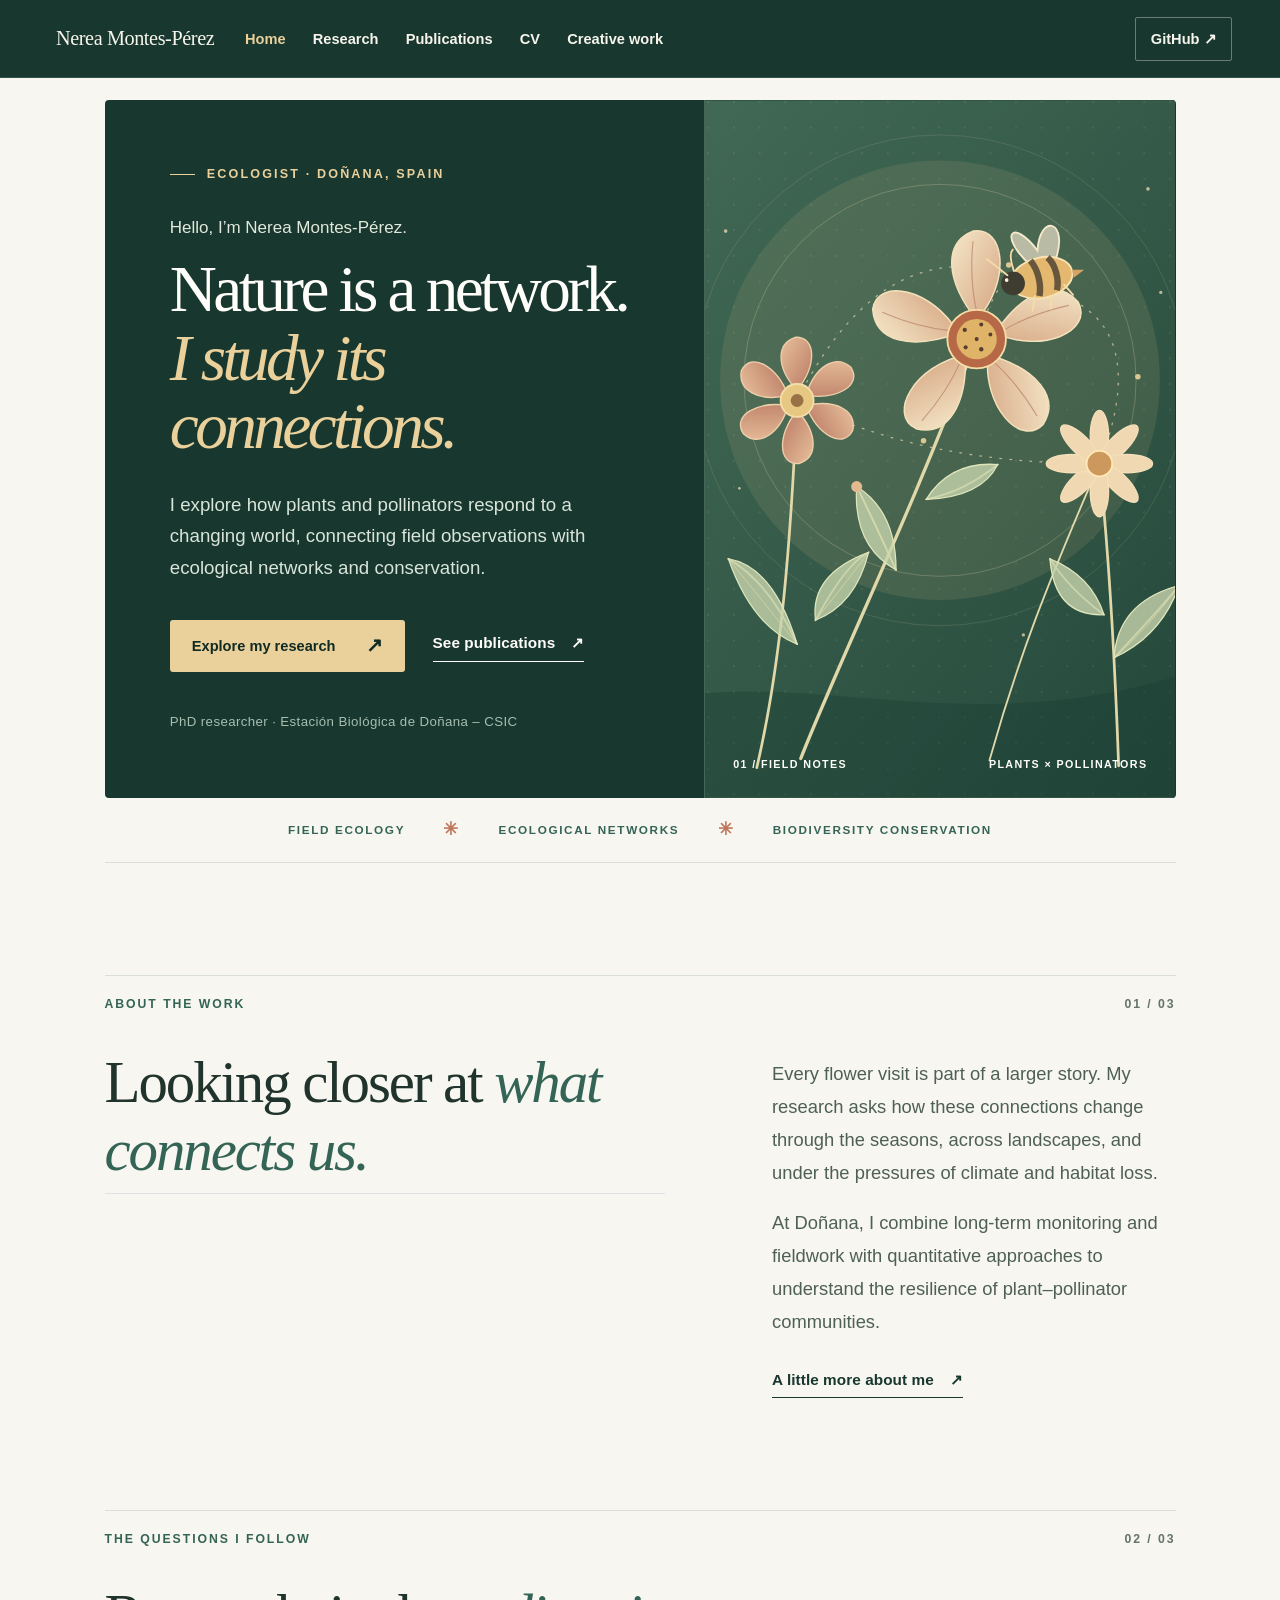
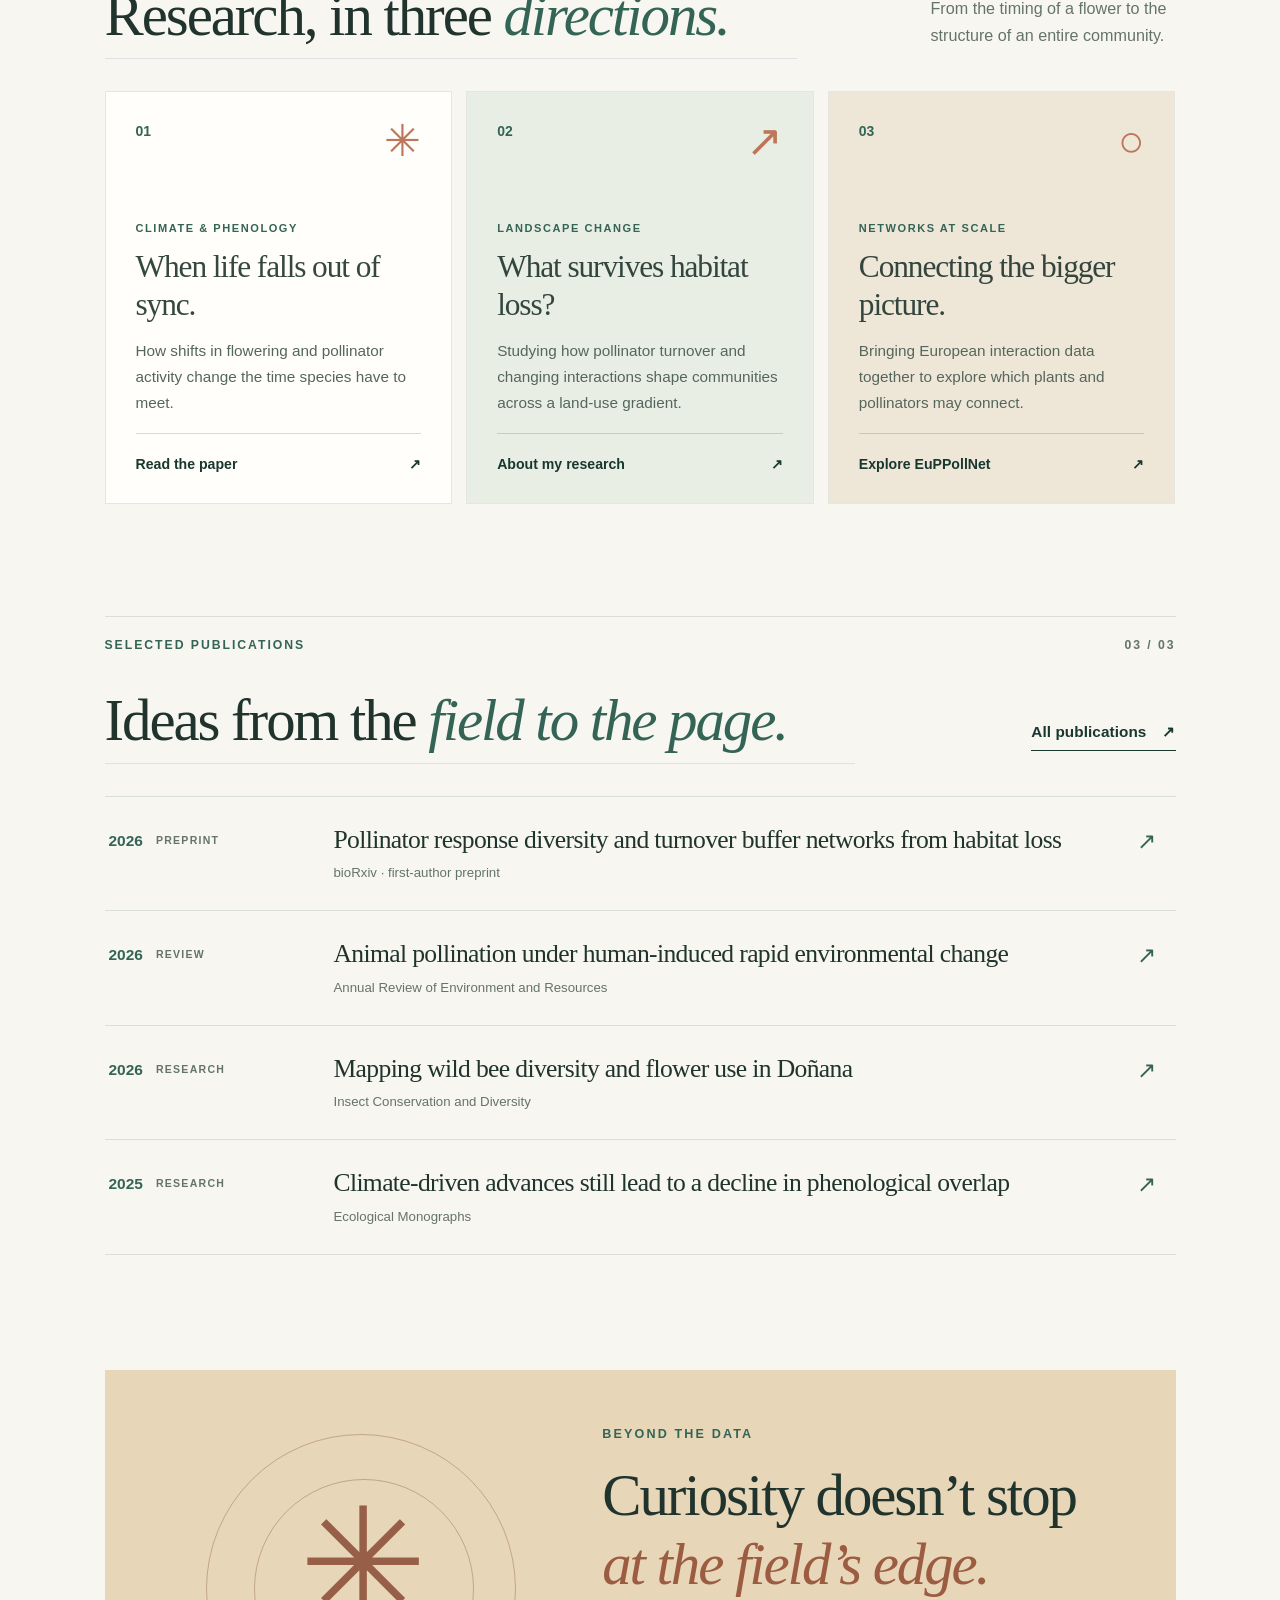
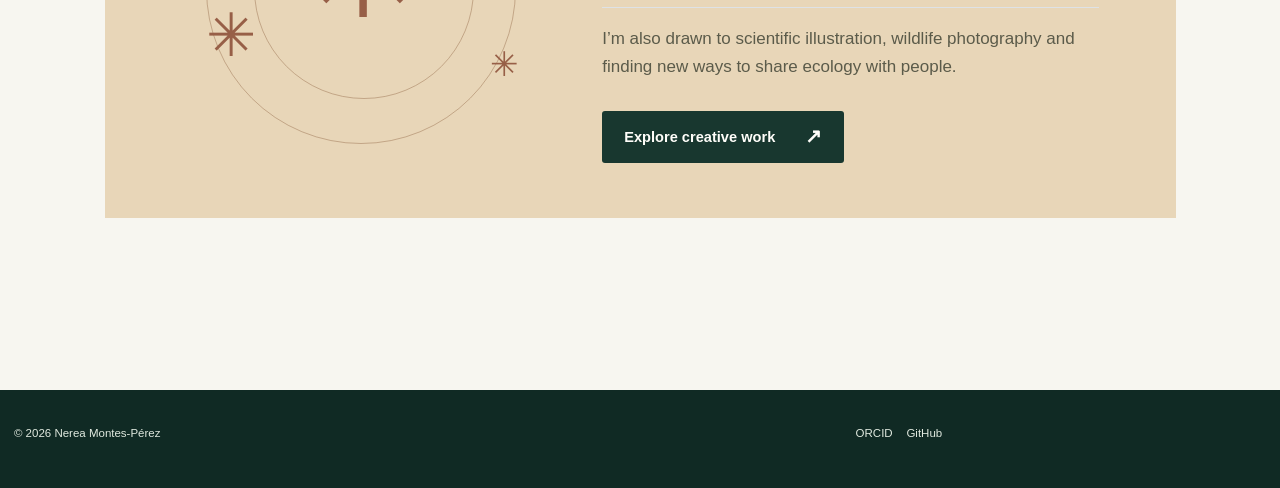
==== commit d5627180: "Update CV and current research outputs" ====
--- a/docs/index.html
+++ b/docs/index.html
@@ -226,6 +226,11 @@
     <a class="text-link" href="publications.html">All publications <span aria-hidden="true">↗</span></a>
   </div>
   <div class="featured-list">
+    <a class="featured-item" href="https://doi.org/10.64898/2026.11.20.768076">
+      <span class="featured-year">2026 <span>PREPRINT</span></span>
+      <span class="featured-title">Pollinator response diversity and turnover buffer networks from habitat loss <small>bioRxiv · first-author preprint</small></span>
+      <span class="featured-arrow" aria-hidden="true">↗</span>
+    </a>
     <a class="featured-item" href="https://doi.org/10.1146/annurev-environ-121224-092446">
       <span class="featured-year">2026 <span>REVIEW</span></span>
       <span class="featured-title">Animal pollination under human-induced rapid environmental change <small>Annual Review of Environment and Resources</small></span>
--- a/docs/styles.css
+++ b/docs/styles.css
@@ -311,39 +311,14 @@
 .timeline-item h3 { margin: 0 0 4px; font-size: 1.52rem; line-height: 1.25; }
 .timeline-item p { max-width: 690px; margin: 0; color: #53645b; font-size: .91rem; }
 .timeline-item .timeline-detail { margin-top: 7px; font-style: italic; }
+.timeline-item h3 a { color: inherit; text-decoration: none; }
+.timeline-item h3 a:hover { color: var(--clay); }
+.cv-more-link { margin: 12px 0 0; }
 .cv-skills { display: grid; grid-template-columns: .85fr 1.15fr; gap: 8%; padding: 47px 0 0; border-top: 1px solid var(--line); }
 .cv-skills h2 { max-width: 370px; font-size: clamp(2.4rem, 4vw, 4rem); line-height: 1.13; }
 .skill-columns { display: grid; grid-template-columns: 1fr 1fr; gap: 25px; }
 .skill-columns h3 { font-size: 1.38rem; }
 .skill-columns p { color: #52635a; font-size: .95rem; }
-
-/* Keep the existing published CV copy while giving its Quarto layout the new visual language. */
-#quarto-content.page-layout-article main.content {
-  width: min(100% - 64px, 920px);
-  max-width: 920px;
-  margin: 0 auto !important;
-  padding: 75px 0 0 !important;
-}
-.page-layout-article .level1 > h1 {
-  margin: 0 0 64px;
-  font-size: clamp(3.2rem, 6vw, 5.4rem);
-  line-height: 1.1;
-}
-.page-layout-article .level2 > h2 {
-  margin: 58px 0 25px;
-  padding-top: 24px;
-  border-top: 1px solid var(--line);
-  font-size: clamp(2.2rem, 3.5vw, 3rem);
-}
-.page-layout-article .level3 {
-  padding-bottom: 23px;
-  margin-bottom: 22px;
-  border-bottom: 1px solid var(--line);
-}
-.page-layout-article .level3 h3 { margin-bottom: 8px; font-size: 1.63rem; }
-.page-layout-article .level3 p, .page-layout-article .level2 > p,
-.page-layout-article .level3 li { color: #52635a; }
-.page-layout-article .level3 hr { display: none; }
 
 /* Creative page */
 .creative-feature { display: grid; grid-template-columns: 1fr 1fr; min-height: 480px; background: #e9eee5; }
